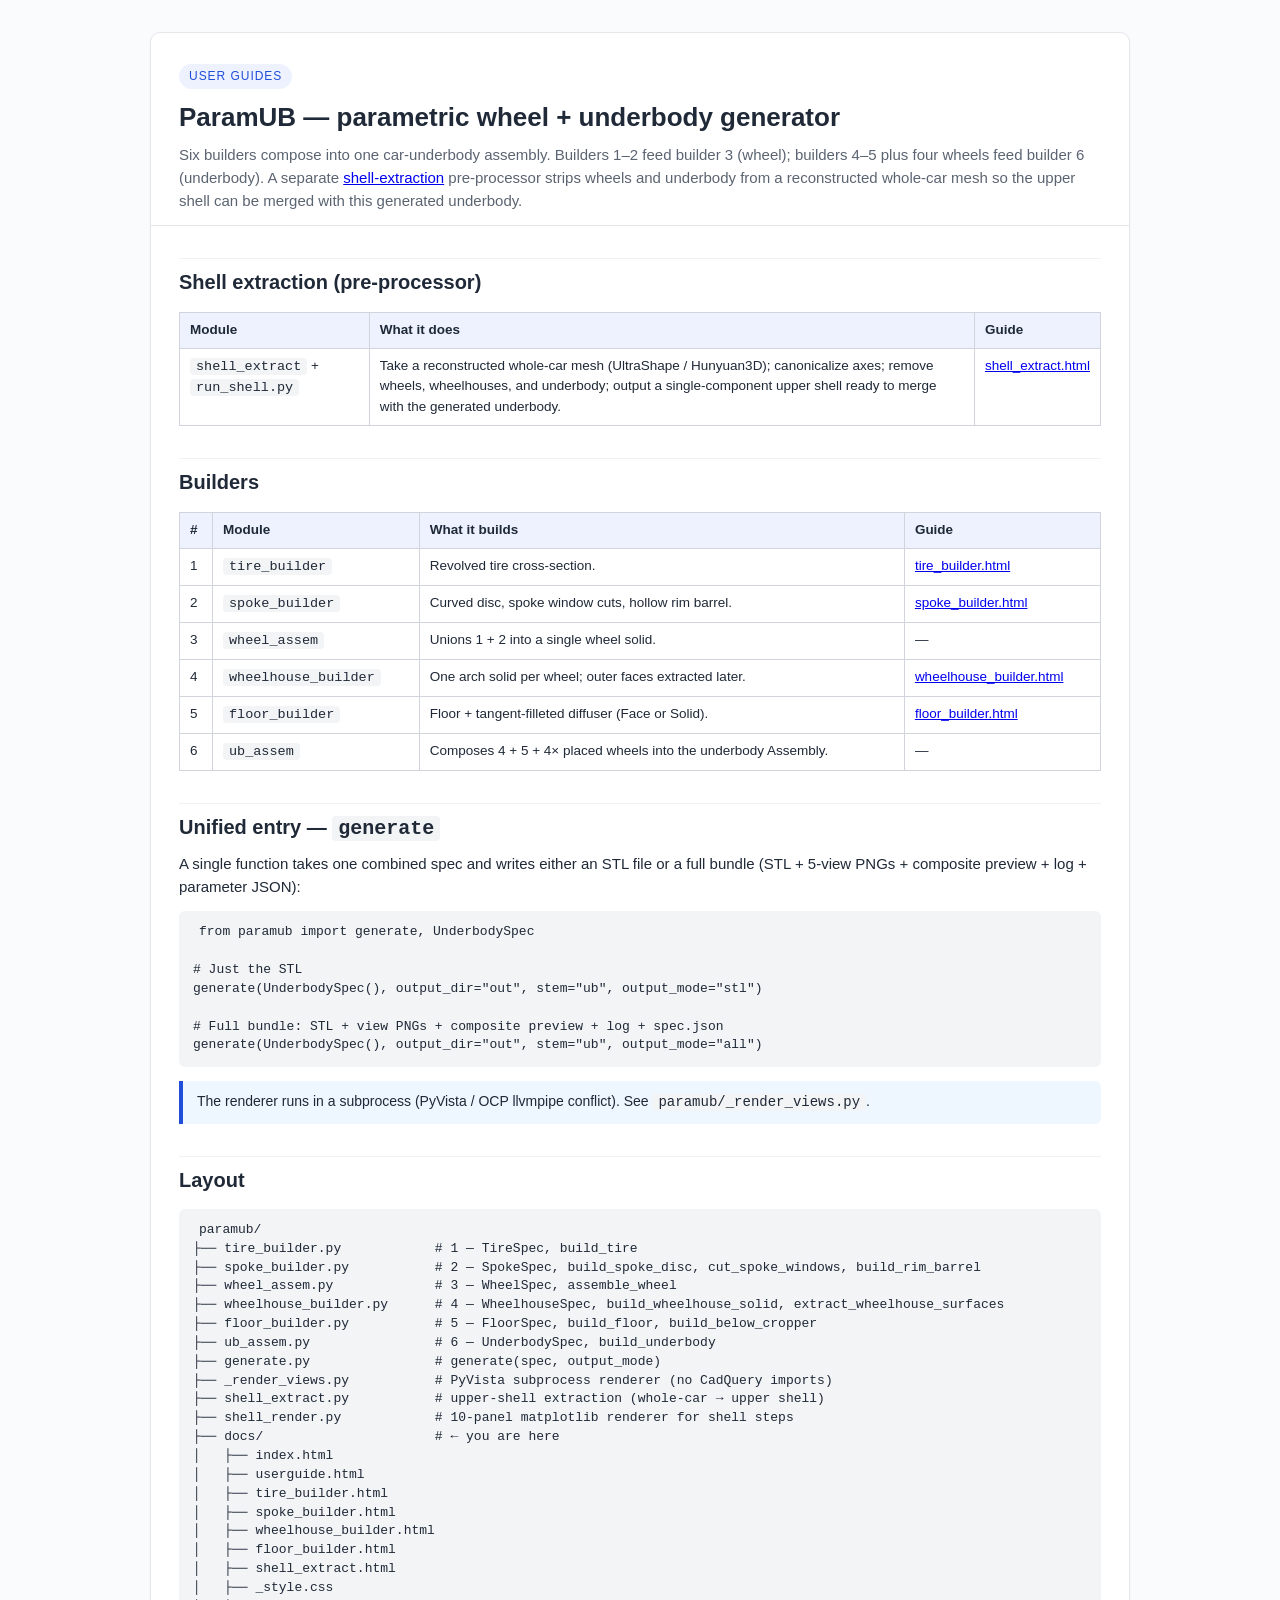
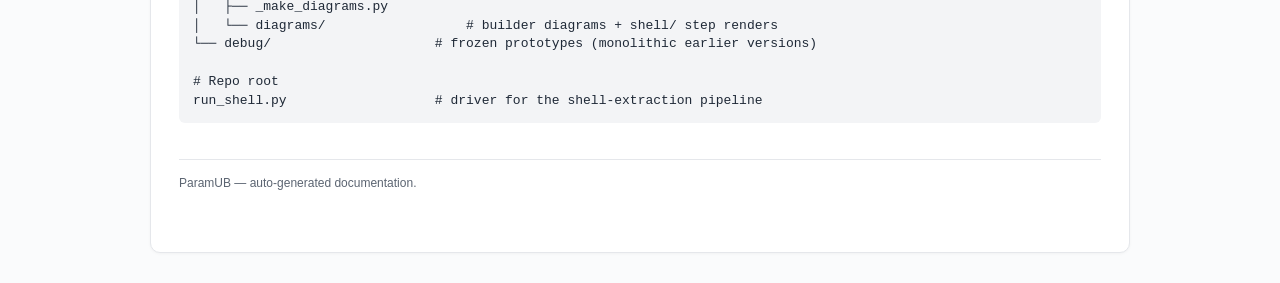
==== paramub/docs/index.html @ 0faa750d "Add upper-shell extraction pipeline + HTML docs Seven-step pipeline (paramub/shell_extract.py + run_" ====
<!doctype html>
<html lang="en">
<head>
<meta charset="utf-8">
<title>ParamUB — Documentation Index</title>
<link rel="stylesheet" href="_style.css">
</head>
<body>
<main>
<header>
  <div class="tag">User guides</div>
  <h1>ParamUB — parametric wheel + underbody generator</h1>
  <p class="subtitle">
    Six builders compose into one car-underbody assembly. Builders 1–2
    feed builder 3 (wheel); builders 4–5 plus four wheels feed builder 6
    (underbody). A separate <a href="shell_extract.html">shell-extraction</a>
    pre-processor strips wheels and underbody from a reconstructed
    whole-car mesh so the upper shell can be merged with this generated
    underbody.
  </p>
</header>

<h2>Shell extraction (pre-processor)</h2>
<table>
  <thead><tr><th>Module</th><th>What it does</th><th>Guide</th></tr></thead>
  <tbody>
    <tr><td><code>shell_extract</code> + <code>run_shell.py</code></td>
        <td>Take a reconstructed whole-car mesh (UltraShape / Hunyuan3D);
            canonicalize axes; remove wheels, wheelhouses, and underbody;
            output a single-component upper shell ready to merge with the
            generated underbody.</td>
        <td><a href="shell_extract.html">shell_extract.html</a></td></tr>
  </tbody>
</table>

<h2>Builders</h2>
<table>
  <thead><tr><th>#</th><th>Module</th><th>What it builds</th><th>Guide</th></tr></thead>
  <tbody>
    <tr><td>1</td><td><code>tire_builder</code></td>
        <td>Revolved tire cross-section.</td>
        <td><a href="tire_builder.html">tire_builder.html</a></td></tr>
    <tr><td>2</td><td><code>spoke_builder</code></td>
        <td>Curved disc, spoke window cuts, hollow rim barrel.</td>
        <td><a href="spoke_builder.html">spoke_builder.html</a></td></tr>
    <tr><td>3</td><td><code>wheel_assem</code></td>
        <td>Unions 1 + 2 into a single wheel solid.</td>
        <td>—</td></tr>
    <tr><td>4</td><td><code>wheelhouse_builder</code></td>
        <td>One arch solid per wheel; outer faces extracted later.</td>
        <td><a href="wheelhouse_builder.html">wheelhouse_builder.html</a></td></tr>
    <tr><td>5</td><td><code>floor_builder</code></td>
        <td>Floor + tangent-filleted diffuser (Face or Solid).</td>
        <td><a href="floor_builder.html">floor_builder.html</a></td></tr>
    <tr><td>6</td><td><code>ub_assem</code></td>
        <td>Composes 4 + 5 + 4× placed wheels into the underbody Assembly.</td>
        <td>—</td></tr>
  </tbody>
</table>

<h2>Unified entry — <code>generate</code></h2>
<p>
  A single function takes one combined spec and writes either an STL
  file or a full bundle (STL + 5-view PNGs + composite preview + log +
  parameter JSON):
</p>
<pre><code>from paramub import generate, UnderbodySpec

# Just the STL
generate(UnderbodySpec(), output_dir="out", stem="ub", output_mode="stl")

# Full bundle: STL + view PNGs + composite preview + log + spec.json
generate(UnderbodySpec(), output_dir="out", stem="ub", output_mode="all")
</code></pre>
<div class="callout info">
  The renderer runs in a subprocess (PyVista / OCP llvmpipe conflict).
  See <code>paramub/_render_views.py</code>.
</div>

<h2>Layout</h2>
<pre><code>paramub/
├── tire_builder.py            # 1 — TireSpec, build_tire
├── spoke_builder.py           # 2 — SpokeSpec, build_spoke_disc, cut_spoke_windows, build_rim_barrel
├── wheel_assem.py             # 3 — WheelSpec, assemble_wheel
├── wheelhouse_builder.py      # 4 — WheelhouseSpec, build_wheelhouse_solid, extract_wheelhouse_surfaces
├── floor_builder.py           # 5 — FloorSpec, build_floor, build_below_cropper
├── ub_assem.py                # 6 — UnderbodySpec, build_underbody
├── generate.py                # generate(spec, output_mode)
├── _render_views.py           # PyVista subprocess renderer (no CadQuery imports)
├── shell_extract.py           # upper-shell extraction (whole-car → upper shell)
├── shell_render.py            # 10-panel matplotlib renderer for shell steps
├── docs/                      # ← you are here
│   ├── index.html
│   ├── userguide.html
│   ├── tire_builder.html
│   ├── spoke_builder.html
│   ├── wheelhouse_builder.html
│   ├── floor_builder.html
│   ├── shell_extract.html
│   ├── _style.css
│   ├── _make_diagrams.py
│   └── diagrams/                  # builder diagrams + shell/ step renders
└── debug/                     # frozen prototypes (monolithic earlier versions)

# Repo root
run_shell.py                   # driver for the shell-extraction pipeline
</code></pre>

<footer>ParamUB — auto-generated documentation.</footer>
</main>
</body>
</html>
---- paramub/docs/_style.css ----
/* Shared style for the ParamUB user guides. */
:root {
  --fg: #1f2937;
  --muted: #5b6471;
  --accent: #1f4ed8;
  --code-bg: #f3f4f6;
  --table-border: #d1d5db;
  --table-head-bg: #eef2ff;
}
* { box-sizing: border-box; }
html, body {
  margin: 0; padding: 0;
  color: var(--fg);
  font: 15px/1.55 -apple-system, BlinkMacSystemFont, "Segoe UI",
        Roboto, Helvetica, Arial, sans-serif;
  background: #fafbfc;
}
main {
  max-width: 980px;
  margin: 32px auto;
  padding: 0 28px 60px;
  background: white;
  border: 1px solid #e5e7eb;
  border-radius: 10px;
  box-shadow: 0 1px 3px rgba(0,0,0,0.04);
}
header {
  padding: 30px 28px 12px;
  border-bottom: 1px solid #e5e7eb;
  margin: 0 -28px 24px;
}
header h1 { margin: 0; font-size: 26px; }
header .tag {
  display: inline-block;
  font-size: 12px;
  letter-spacing: 0.08em;
  text-transform: uppercase;
  color: var(--accent);
  background: var(--table-head-bg);
  padding: 3px 10px;
  border-radius: 999px;
  margin-bottom: 8px;
}
header .subtitle { color: var(--muted); margin: 6px 0 0; }
h2 {
  margin: 32px 0 8px;
  padding-top: 8px;
  border-top: 1px solid #f0f1f3;
  font-size: 20px;
}
h3 { margin: 24px 0 6px; font-size: 16px; }
p { margin: 8px 0; }
code, pre {
  font-family: ui-monospace, SFMono-Regular, Menlo, monospace;
}
code { background: var(--code-bg); padding: 1px 6px; border-radius: 4px; }
pre {
  background: var(--code-bg);
  padding: 12px 14px;
  border-radius: 6px;
  overflow-x: auto;
  font-size: 13px;
  line-height: 1.45;
}
table {
  border-collapse: collapse;
  width: 100%;
  margin: 14px 0 22px;
  font-size: 13.5px;
}
th, td {
  text-align: left;
  border: 1px solid var(--table-border);
  padding: 7px 10px;
  vertical-align: top;
}
th { background: var(--table-head-bg); }
td.num, th.num { text-align: right; font-variant-numeric: tabular-nums; }
.figure {
  margin: 20px 0 28px;
  text-align: center;
}
.figure img {
  max-width: 100%;
  border: 1px solid #e5e7eb;
  border-radius: 6px;
  background: white;
}
.figure .caption {
  display: block;
  margin-top: 6px;
  color: var(--muted);
  font-size: 13px;
}
.callout {
  background: #fff8ed;
  border-left: 4px solid #f59e0b;
  padding: 10px 14px;
  margin: 14px 0;
  border-radius: 0 6px 6px 0;
  font-size: 14px;
}
.callout.info {
  background: #eef6ff;
  border-color: var(--accent);
}
nav.toc {
  background: #fafafa;
  border: 1px solid #e5e7eb;
  border-radius: 6px;
  padding: 10px 14px;
  font-size: 13.5px;
  margin: 12px 0 24px;
}
nav.toc ul { margin: 4px 0 0 18px; padding: 0; }
nav.toc li { margin: 2px 0; }
footer {
  margin-top: 36px;
  padding-top: 14px;
  border-top: 1px solid #e5e7eb;
  color: var(--muted);
  font-size: 12px;
}
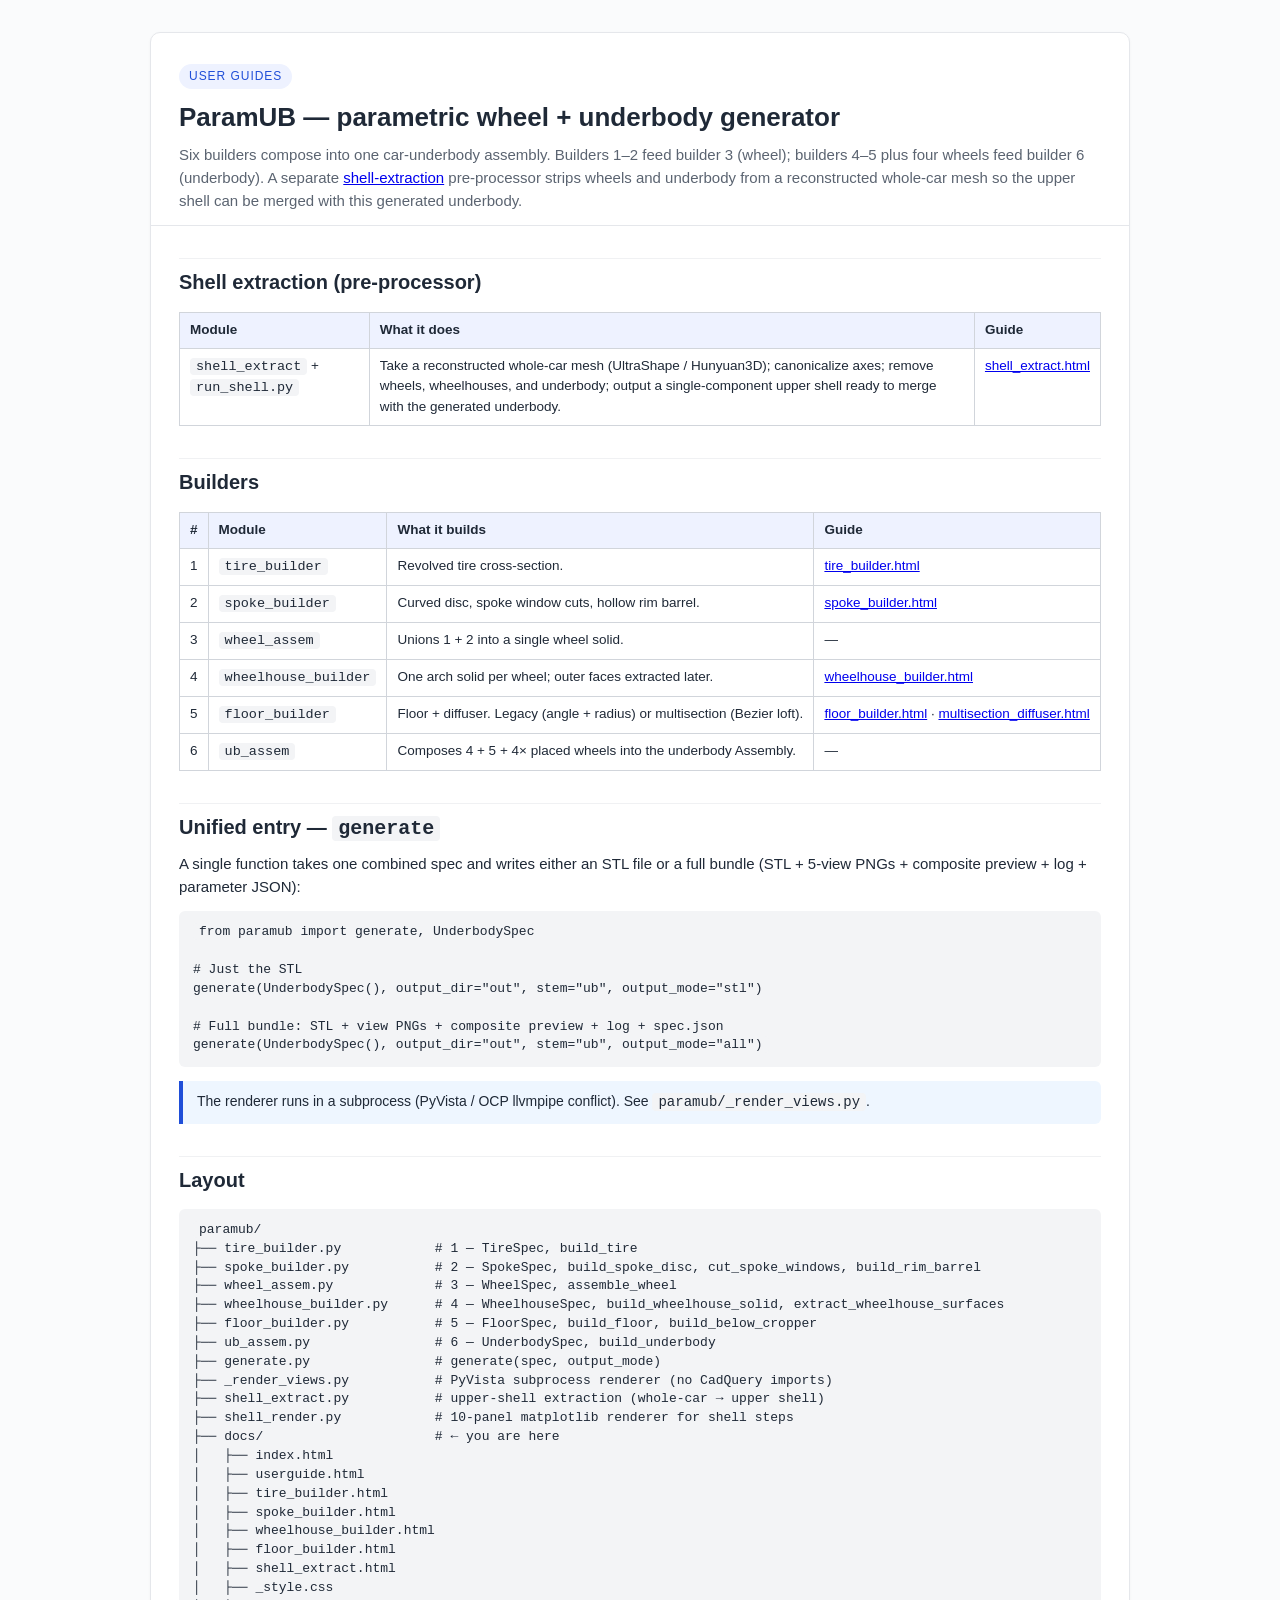
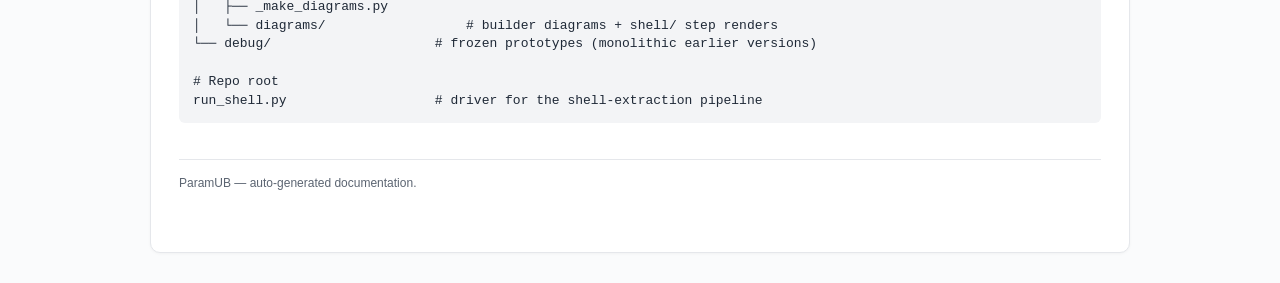
==== commit 5be501f0: "Add multisection Bezier diffuser; left-half output; finer floor STL - DiffuserSection: cubic Bezier " ====
--- a/paramub/docs/index.html
+++ b/paramub/docs/index.html
@@ -50,8 +50,11 @@
         <td>One arch solid per wheel; outer faces extracted later.</td>
         <td><a href="wheelhouse_builder.html">wheelhouse_builder.html</a></td></tr>
     <tr><td>5</td><td><code>floor_builder</code></td>
-        <td>Floor + tangent-filleted diffuser (Face or Solid).</td>
-        <td><a href="floor_builder.html">floor_builder.html</a></td></tr>
+        <td>Floor + diffuser. Legacy (angle + radius) or multisection
+            (Bezier loft).</td>
+        <td><a href="floor_builder.html">floor_builder.html</a>
+            &middot;
+            <a href="multisection_diffuser.html">multisection_diffuser.html</a></td></tr>
     <tr><td>6</td><td><code>ub_assem</code></td>
         <td>Composes 4 + 5 + 4× placed wheels into the underbody Assembly.</td>
         <td>—</td></tr>
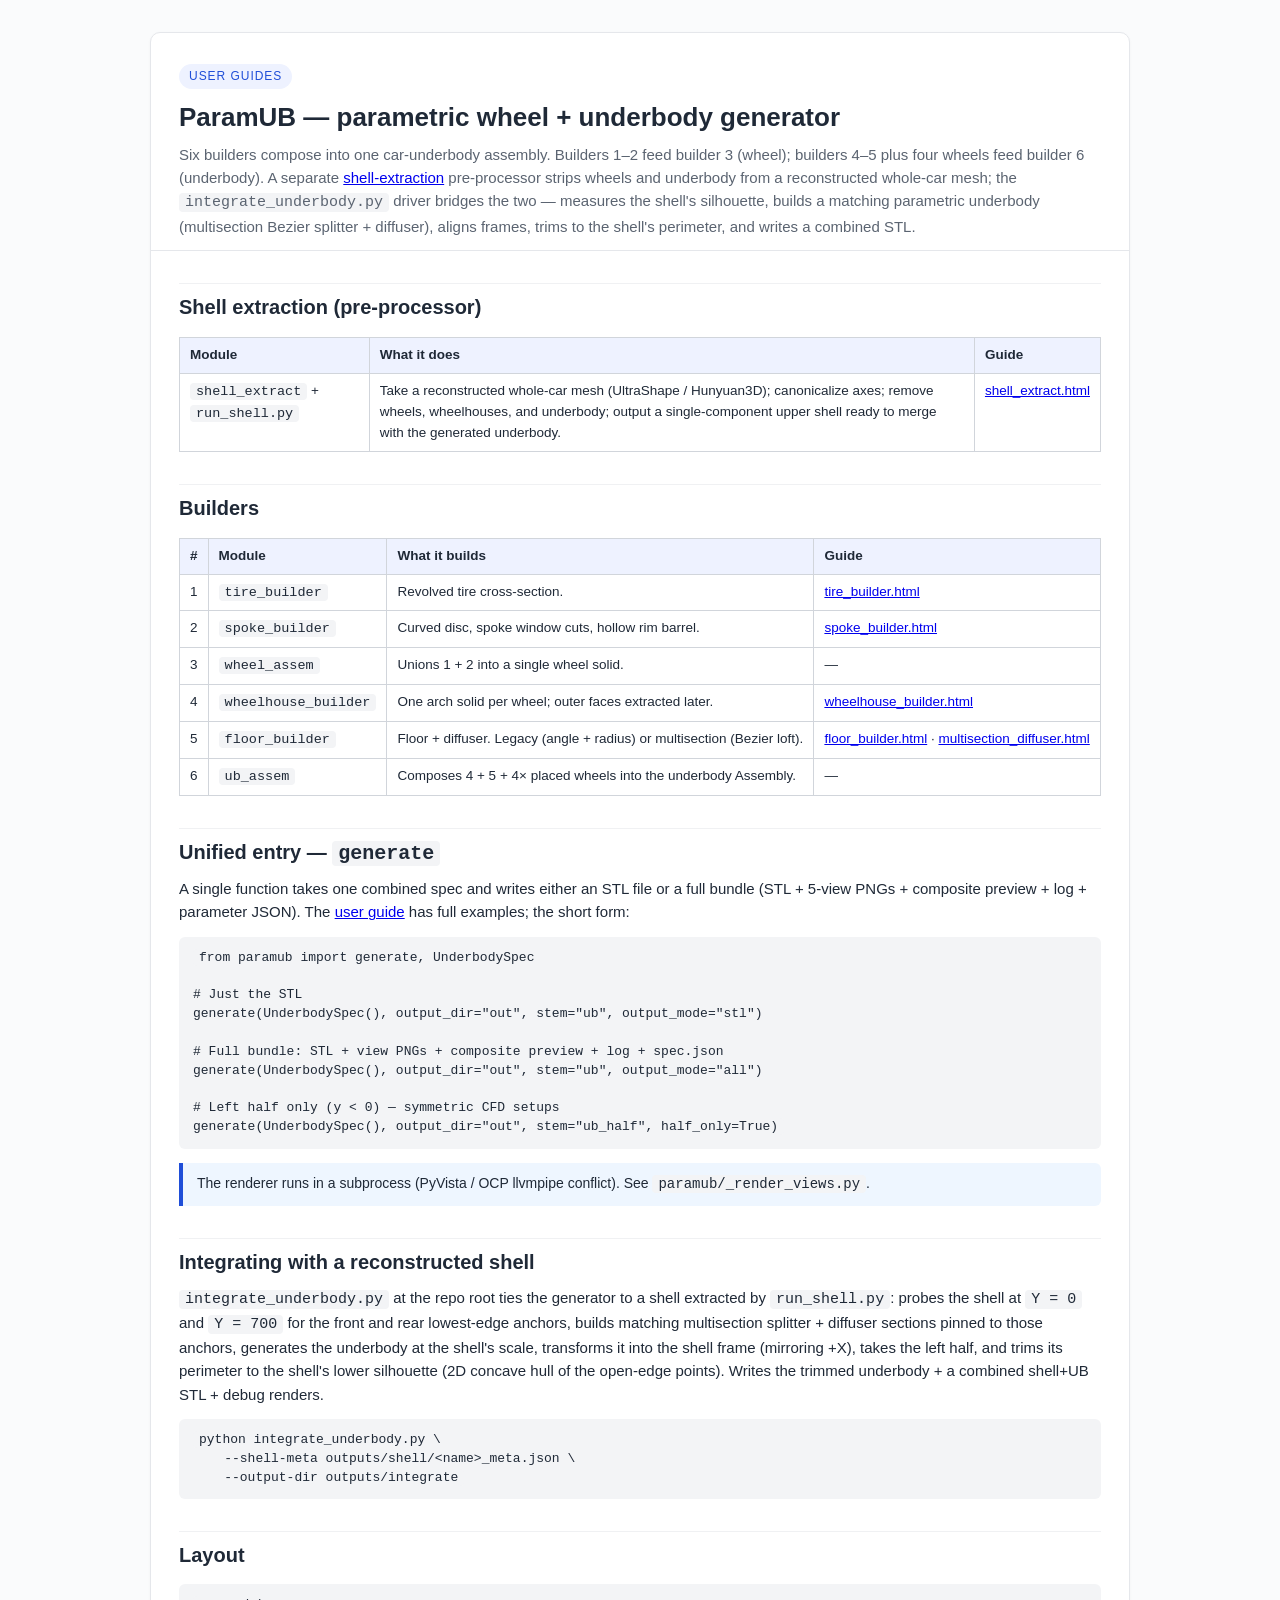
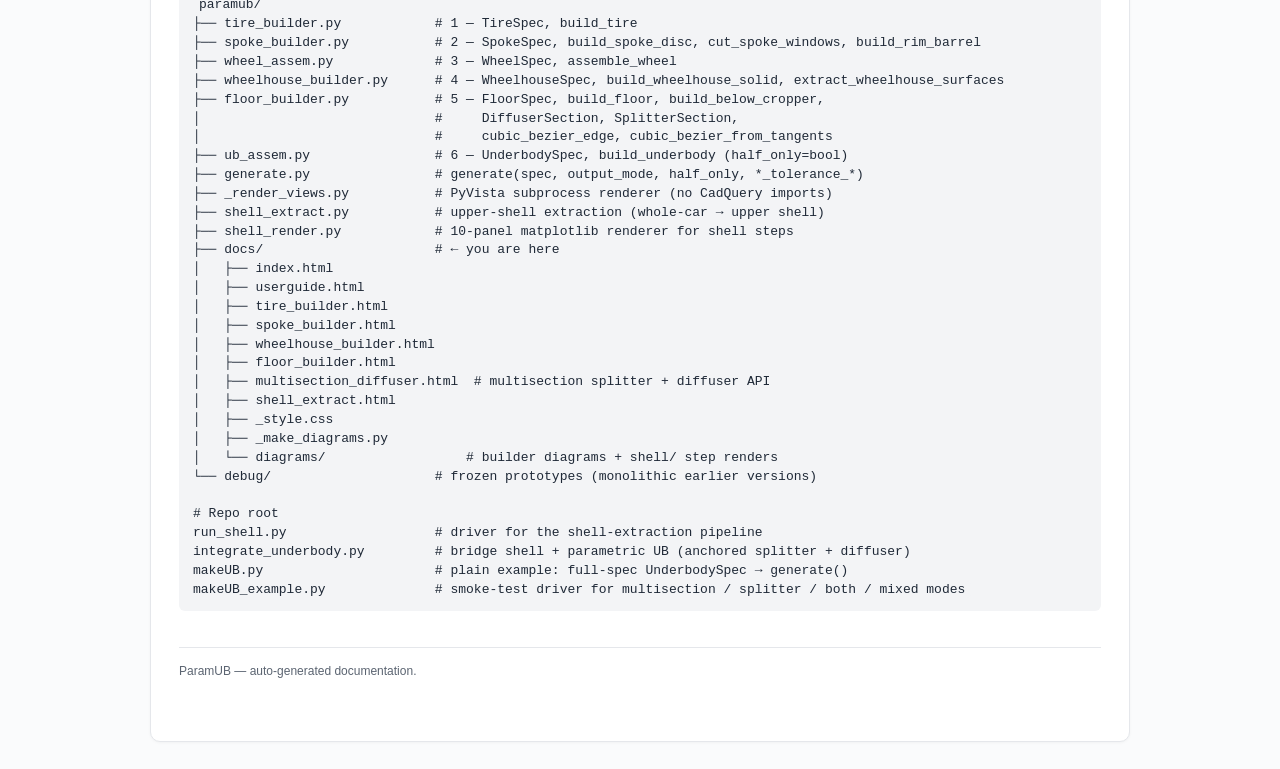
==== commit 78905fce: "docs: update for multisection splitter/diffuser + half_only + integrate Brings every guide and modul" ====
--- a/paramub/docs/index.html
+++ b/paramub/docs/index.html
@@ -15,8 +15,11 @@
     feed builder 3 (wheel); builders 4–5 plus four wheels feed builder 6
     (underbody). A separate <a href="shell_extract.html">shell-extraction</a>
     pre-processor strips wheels and underbody from a reconstructed
-    whole-car mesh so the upper shell can be merged with this generated
-    underbody.
+    whole-car mesh; the <code>integrate_underbody.py</code> driver
+    bridges the two — measures the shell's silhouette, builds a
+    matching parametric underbody (multisection Bezier splitter +
+    diffuser), aligns frames, trims to the shell's perimeter, and
+    writes a combined STL.
   </p>
 </header>
 
@@ -65,7 +68,8 @@
 <p>
   A single function takes one combined spec and writes either an STL
   file or a full bundle (STL + 5-view PNGs + composite preview + log +
-  parameter JSON):
+  parameter JSON). The <a href="userguide.html">user guide</a> has full
+  examples; the short form:
 </p>
 <pre><code>from paramub import generate, UnderbodySpec
 
@@ -74,11 +78,32 @@
 
 # Full bundle: STL + view PNGs + composite preview + log + spec.json
 generate(UnderbodySpec(), output_dir="out", stem="ub", output_mode="all")
+
+# Left half only (y &lt; 0) — symmetric CFD setups
+generate(UnderbodySpec(), output_dir="out", stem="ub_half", half_only=True)
 </code></pre>
 <div class="callout info">
   The renderer runs in a subprocess (PyVista / OCP llvmpipe conflict).
   See <code>paramub/_render_views.py</code>.
 </div>
+
+<h2>Integrating with a reconstructed shell</h2>
+<p>
+  <code>integrate_underbody.py</code> at the repo root ties the
+  generator to a shell extracted by <code>run_shell.py</code>: probes
+  the shell at <code>Y = 0</code> and <code>Y = 700</code> for the
+  front and rear lowest-edge anchors, builds matching multisection
+  splitter + diffuser sections pinned to those anchors, generates the
+  underbody at the shell's scale, transforms it into the shell frame
+  (mirroring +X), takes the left half, and trims its perimeter to the
+  shell's lower silhouette (2D concave hull of the open-edge points).
+  Writes the trimmed underbody + a combined shell+UB STL + debug
+  renders.
+</p>
+<pre><code>python integrate_underbody.py \
+    --shell-meta outputs/shell/&lt;name&gt;_meta.json \
+    --output-dir outputs/integrate
+</code></pre>
 
 <h2>Layout</h2>
 <pre><code>paramub/
@@ -86,9 +111,11 @@
 ├── spoke_builder.py           # 2 — SpokeSpec, build_spoke_disc, cut_spoke_windows, build_rim_barrel
 ├── wheel_assem.py             # 3 — WheelSpec, assemble_wheel
 ├── wheelhouse_builder.py      # 4 — WheelhouseSpec, build_wheelhouse_solid, extract_wheelhouse_surfaces
-├── floor_builder.py           # 5 — FloorSpec, build_floor, build_below_cropper
-├── ub_assem.py                # 6 — UnderbodySpec, build_underbody
-├── generate.py                # generate(spec, output_mode)
+├── floor_builder.py           # 5 — FloorSpec, build_floor, build_below_cropper,
+│                              #     DiffuserSection, SplitterSection,
+│                              #     cubic_bezier_edge, cubic_bezier_from_tangents
+├── ub_assem.py                # 6 — UnderbodySpec, build_underbody (half_only=bool)
+├── generate.py                # generate(spec, output_mode, half_only, *_tolerance_*)
 ├── _render_views.py           # PyVista subprocess renderer (no CadQuery imports)
 ├── shell_extract.py           # upper-shell extraction (whole-car → upper shell)
 ├── shell_render.py            # 10-panel matplotlib renderer for shell steps
@@ -99,6 +126,7 @@
 │   ├── spoke_builder.html
 │   ├── wheelhouse_builder.html
 │   ├── floor_builder.html
+│   ├── multisection_diffuser.html  # multisection splitter + diffuser API
 │   ├── shell_extract.html
 │   ├── _style.css
 │   ├── _make_diagrams.py
@@ -107,6 +135,9 @@
 
 # Repo root
 run_shell.py                   # driver for the shell-extraction pipeline
+integrate_underbody.py         # bridge shell + parametric UB (anchored splitter + diffuser)
+makeUB.py                      # plain example: full-spec UnderbodySpec → generate()
+makeUB_example.py              # smoke-test driver for multisection / splitter / both / mixed modes
 </code></pre>
 
 <footer>ParamUB — auto-generated documentation.</footer>
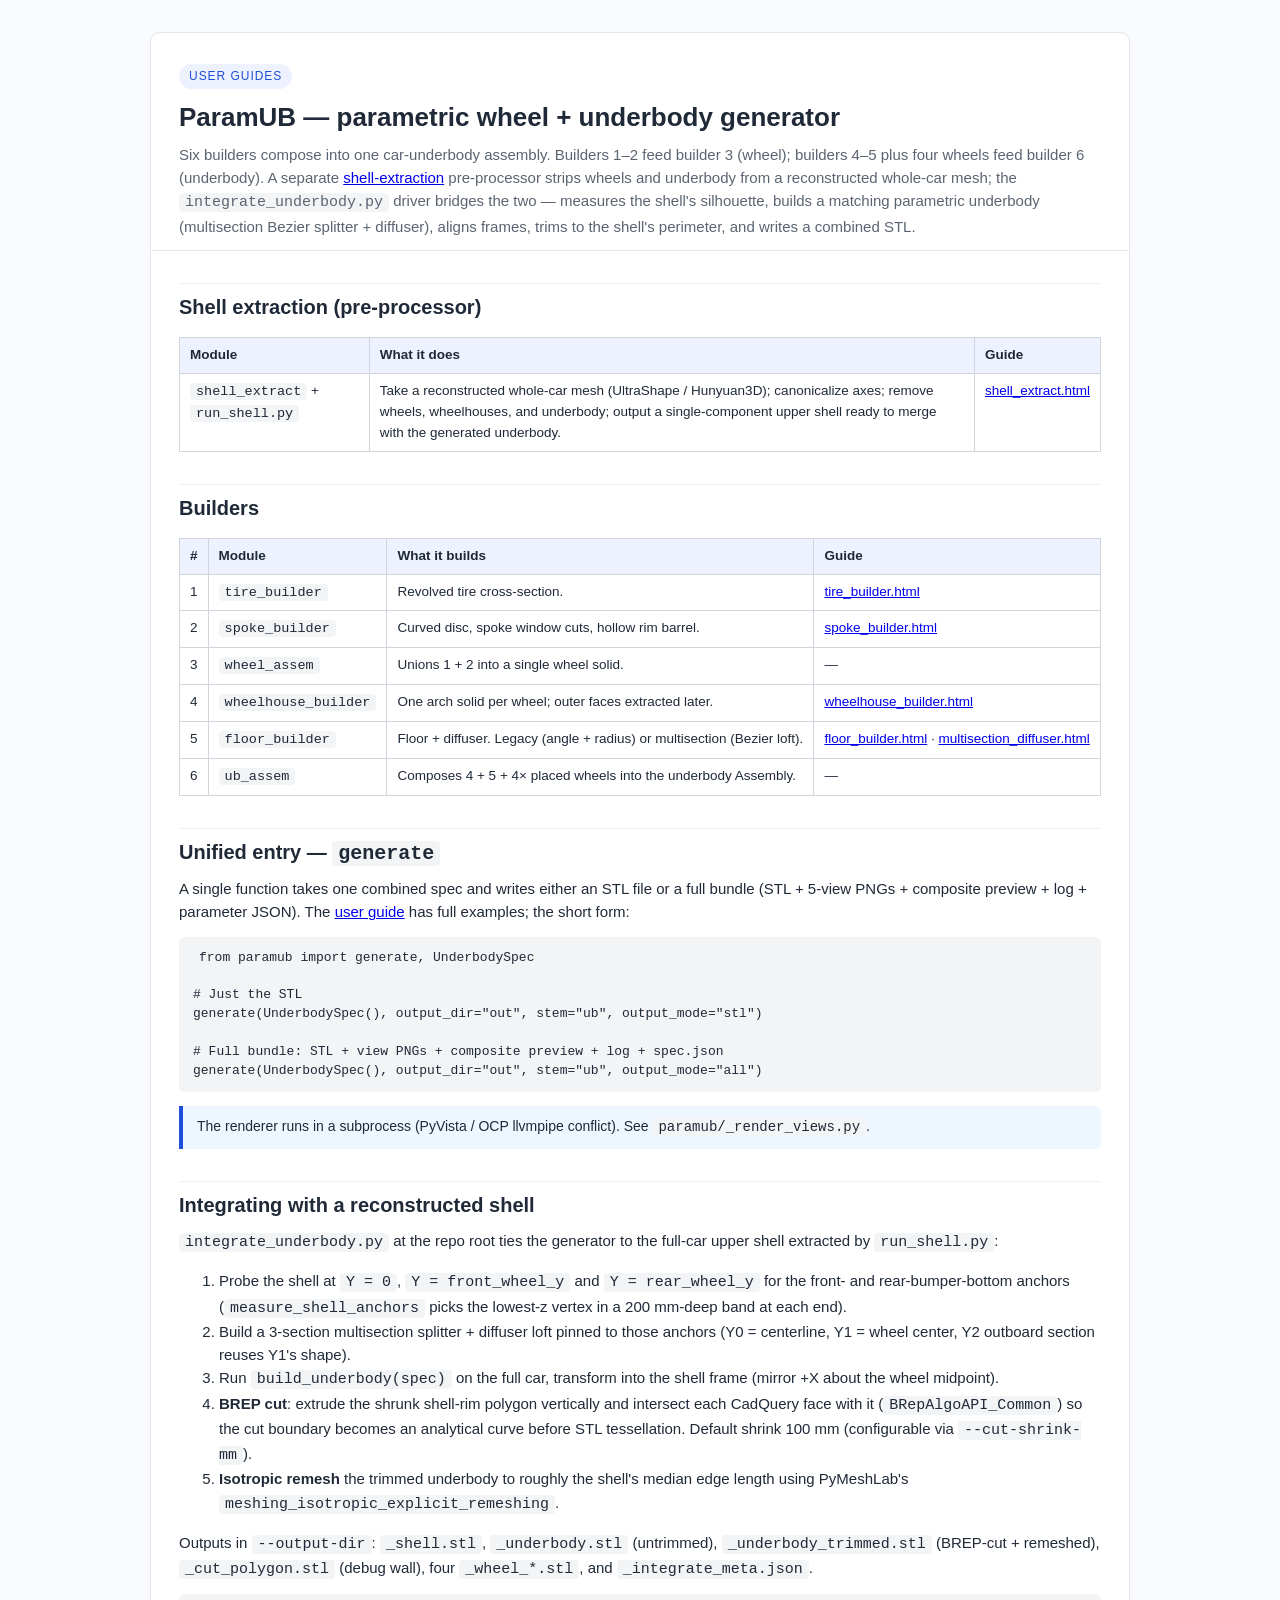
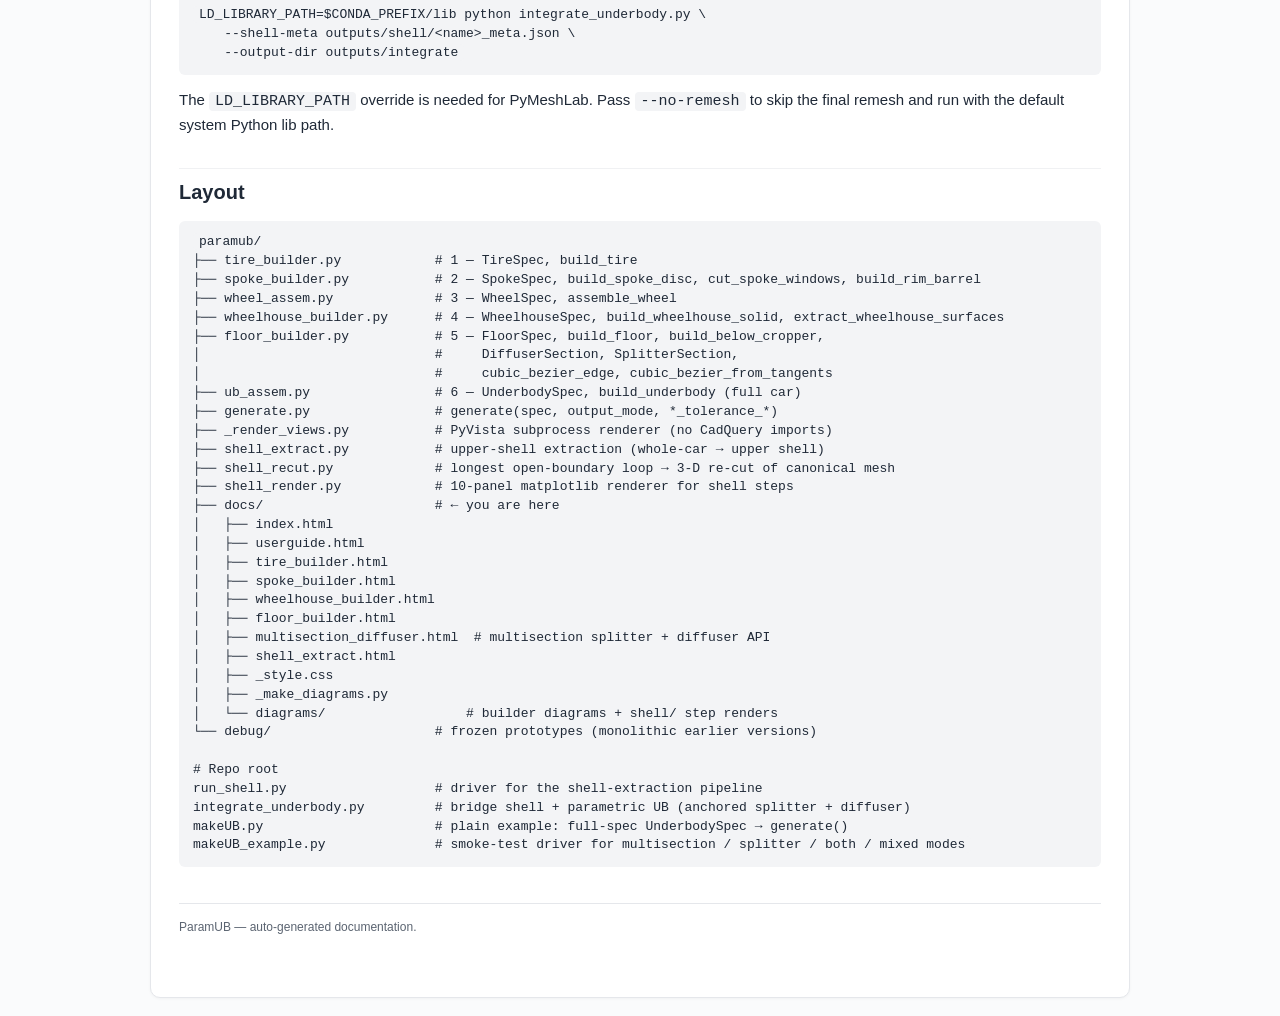
==== commit d5042490: "Starting Point v2 of Merging Full-car shell extraction + parametric underbody integration with BREP " ====
--- a/paramub/docs/index.html
+++ b/paramub/docs/index.html
@@ -78,9 +78,6 @@
 
 # Full bundle: STL + view PNGs + composite preview + log + spec.json
 generate(UnderbodySpec(), output_dir="out", stem="ub", output_mode="all")
-
-# Left half only (y &lt; 0) — symmetric CFD setups
-generate(UnderbodySpec(), output_dir="out", stem="ub_half", half_only=True)
 </code></pre>
 <div class="callout info">
   The renderer runs in a subprocess (PyVista / OCP llvmpipe conflict).
@@ -90,20 +87,46 @@
 <h2>Integrating with a reconstructed shell</h2>
 <p>
   <code>integrate_underbody.py</code> at the repo root ties the
-  generator to a shell extracted by <code>run_shell.py</code>: probes
-  the shell at <code>Y = 0</code> and <code>Y = 700</code> for the
-  front and rear lowest-edge anchors, builds matching multisection
-  splitter + diffuser sections pinned to those anchors, generates the
-  underbody at the shell's scale, transforms it into the shell frame
-  (mirroring +X), takes the left half, and trims its perimeter to the
-  shell's lower silhouette (2D concave hull of the open-edge points).
-  Writes the trimmed underbody + a combined shell+UB STL + debug
-  renders.
+  generator to the full-car upper shell extracted by
+  <code>run_shell.py</code>:
 </p>
-<pre><code>python integrate_underbody.py \
+<ol>
+  <li>Probe the shell at <code>Y = 0</code>, <code>Y =
+    front_wheel_y</code> and <code>Y = rear_wheel_y</code> for the
+    front- and rear-bumper-bottom anchors
+    (<code>measure_shell_anchors</code> picks the lowest-z vertex in
+    a 200&nbsp;mm-deep band at each end).</li>
+  <li>Build a 3-section multisection splitter + diffuser loft pinned
+    to those anchors (Y0 = centerline, Y1 = wheel center, Y2 outboard
+    section reuses Y1's shape).</li>
+  <li>Run <code>build_underbody(spec)</code> on the full car, transform
+    into the shell frame (mirror +X about the wheel midpoint).</li>
+  <li><strong>BREP cut</strong>: extrude the shrunk shell-rim polygon
+    vertically and intersect each CadQuery face with it
+    (<code>BRepAlgoAPI_Common</code>) so the cut boundary becomes an
+    analytical curve before STL tessellation. Default shrink 100&nbsp;mm
+    (configurable via <code>--cut-shrink-mm</code>).</li>
+  <li><strong>Isotropic remesh</strong> the trimmed underbody to
+    roughly the shell's median edge length using PyMeshLab's
+    <code>meshing_isotropic_explicit_remeshing</code>.</li>
+</ol>
+<p>
+  Outputs in <code>--output-dir</code>: <code>_shell.stl</code>,
+  <code>_underbody.stl</code> (untrimmed),
+  <code>_underbody_trimmed.stl</code> (BREP-cut + remeshed),
+  <code>_cut_polygon.stl</code> (debug wall), four
+  <code>_wheel_*.stl</code>, and
+  <code>_integrate_meta.json</code>.
+</p>
+<pre><code>LD_LIBRARY_PATH=$CONDA_PREFIX/lib python integrate_underbody.py \
     --shell-meta outputs/shell/&lt;name&gt;_meta.json \
     --output-dir outputs/integrate
 </code></pre>
+<p>
+  The <code>LD_LIBRARY_PATH</code> override is needed for PyMeshLab.
+  Pass <code>--no-remesh</code> to skip the final remesh and run with
+  the default system Python lib path.
+</p>
 
 <h2>Layout</h2>
 <pre><code>paramub/
@@ -114,10 +137,11 @@
 ├── floor_builder.py           # 5 — FloorSpec, build_floor, build_below_cropper,
 │                              #     DiffuserSection, SplitterSection,
 │                              #     cubic_bezier_edge, cubic_bezier_from_tangents
-├── ub_assem.py                # 6 — UnderbodySpec, build_underbody (half_only=bool)
-├── generate.py                # generate(spec, output_mode, half_only, *_tolerance_*)
+├── ub_assem.py                # 6 — UnderbodySpec, build_underbody (full car)
+├── generate.py                # generate(spec, output_mode, *_tolerance_*)
 ├── _render_views.py           # PyVista subprocess renderer (no CadQuery imports)
 ├── shell_extract.py           # upper-shell extraction (whole-car → upper shell)
+├── shell_recut.py             # longest open-boundary loop → 3-D re-cut of canonical mesh
 ├── shell_render.py            # 10-panel matplotlib renderer for shell steps
 ├── docs/                      # ← you are here
 │   ├── index.html
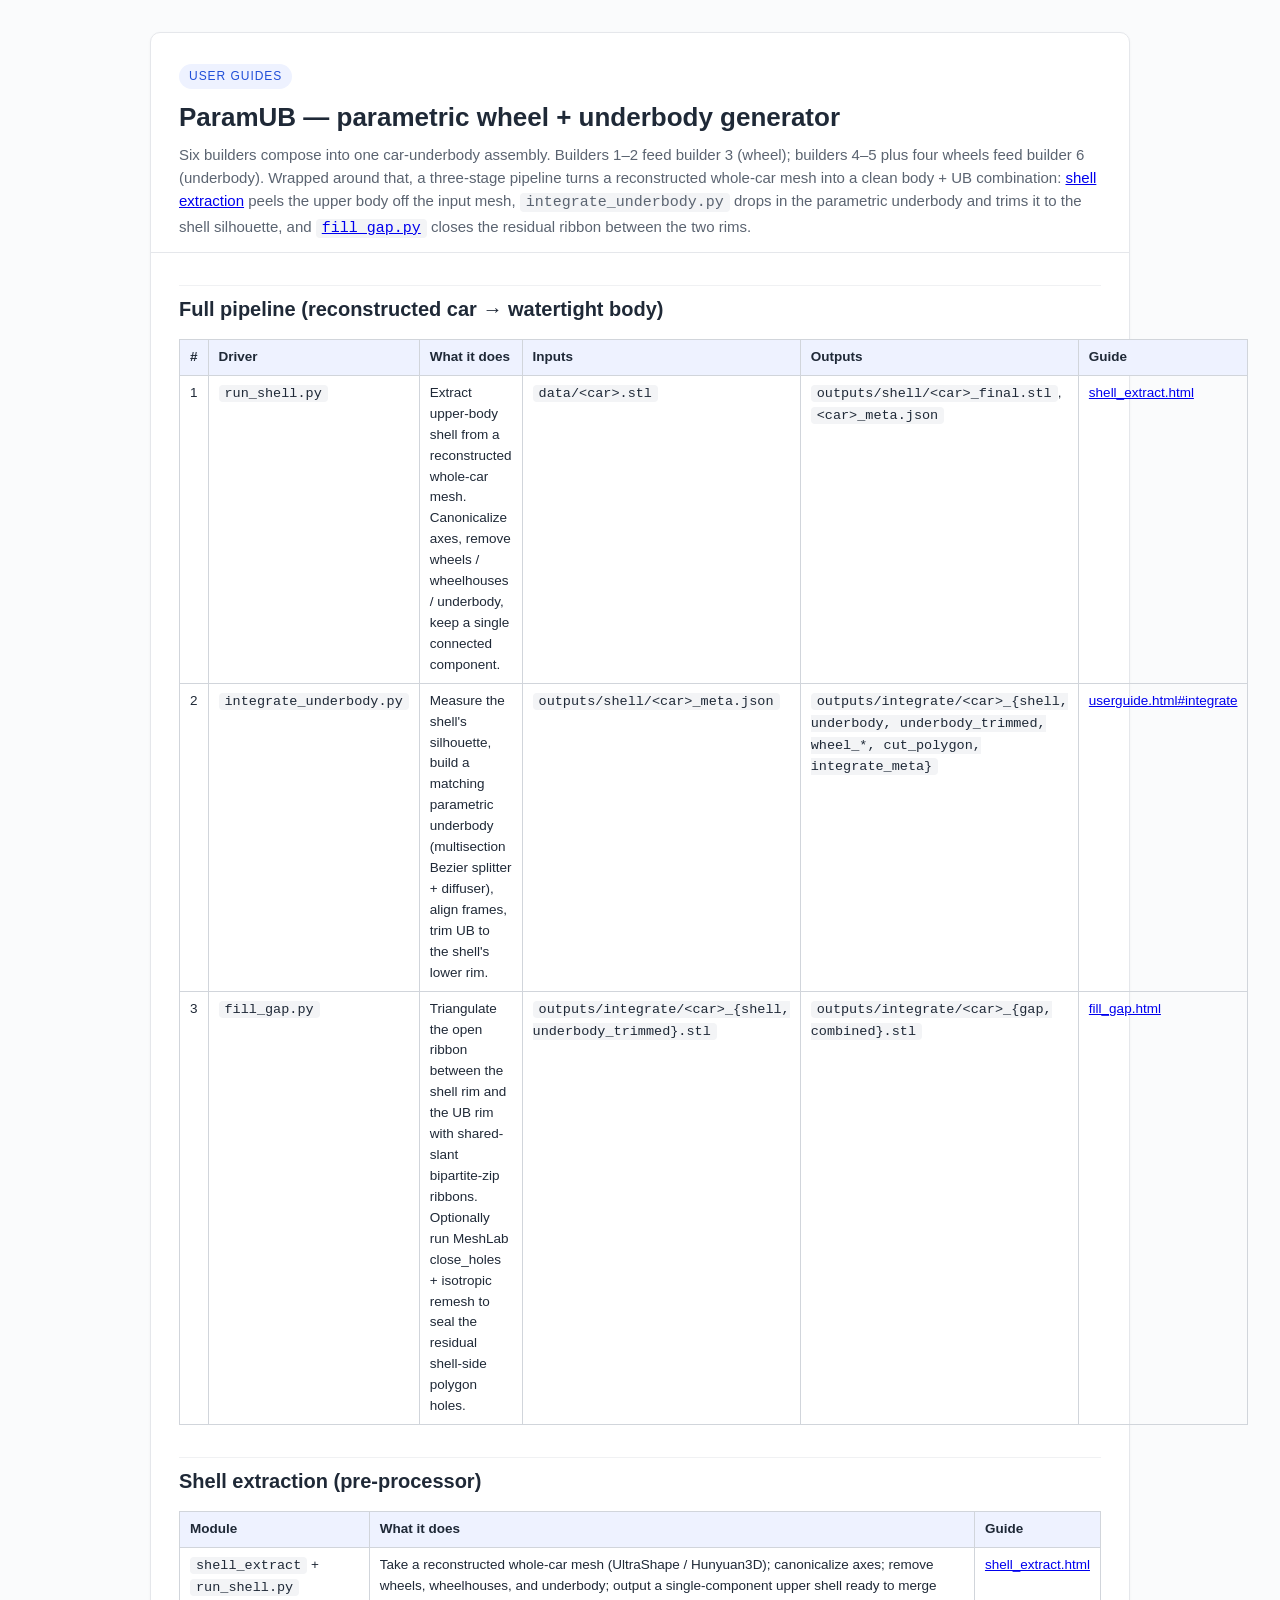
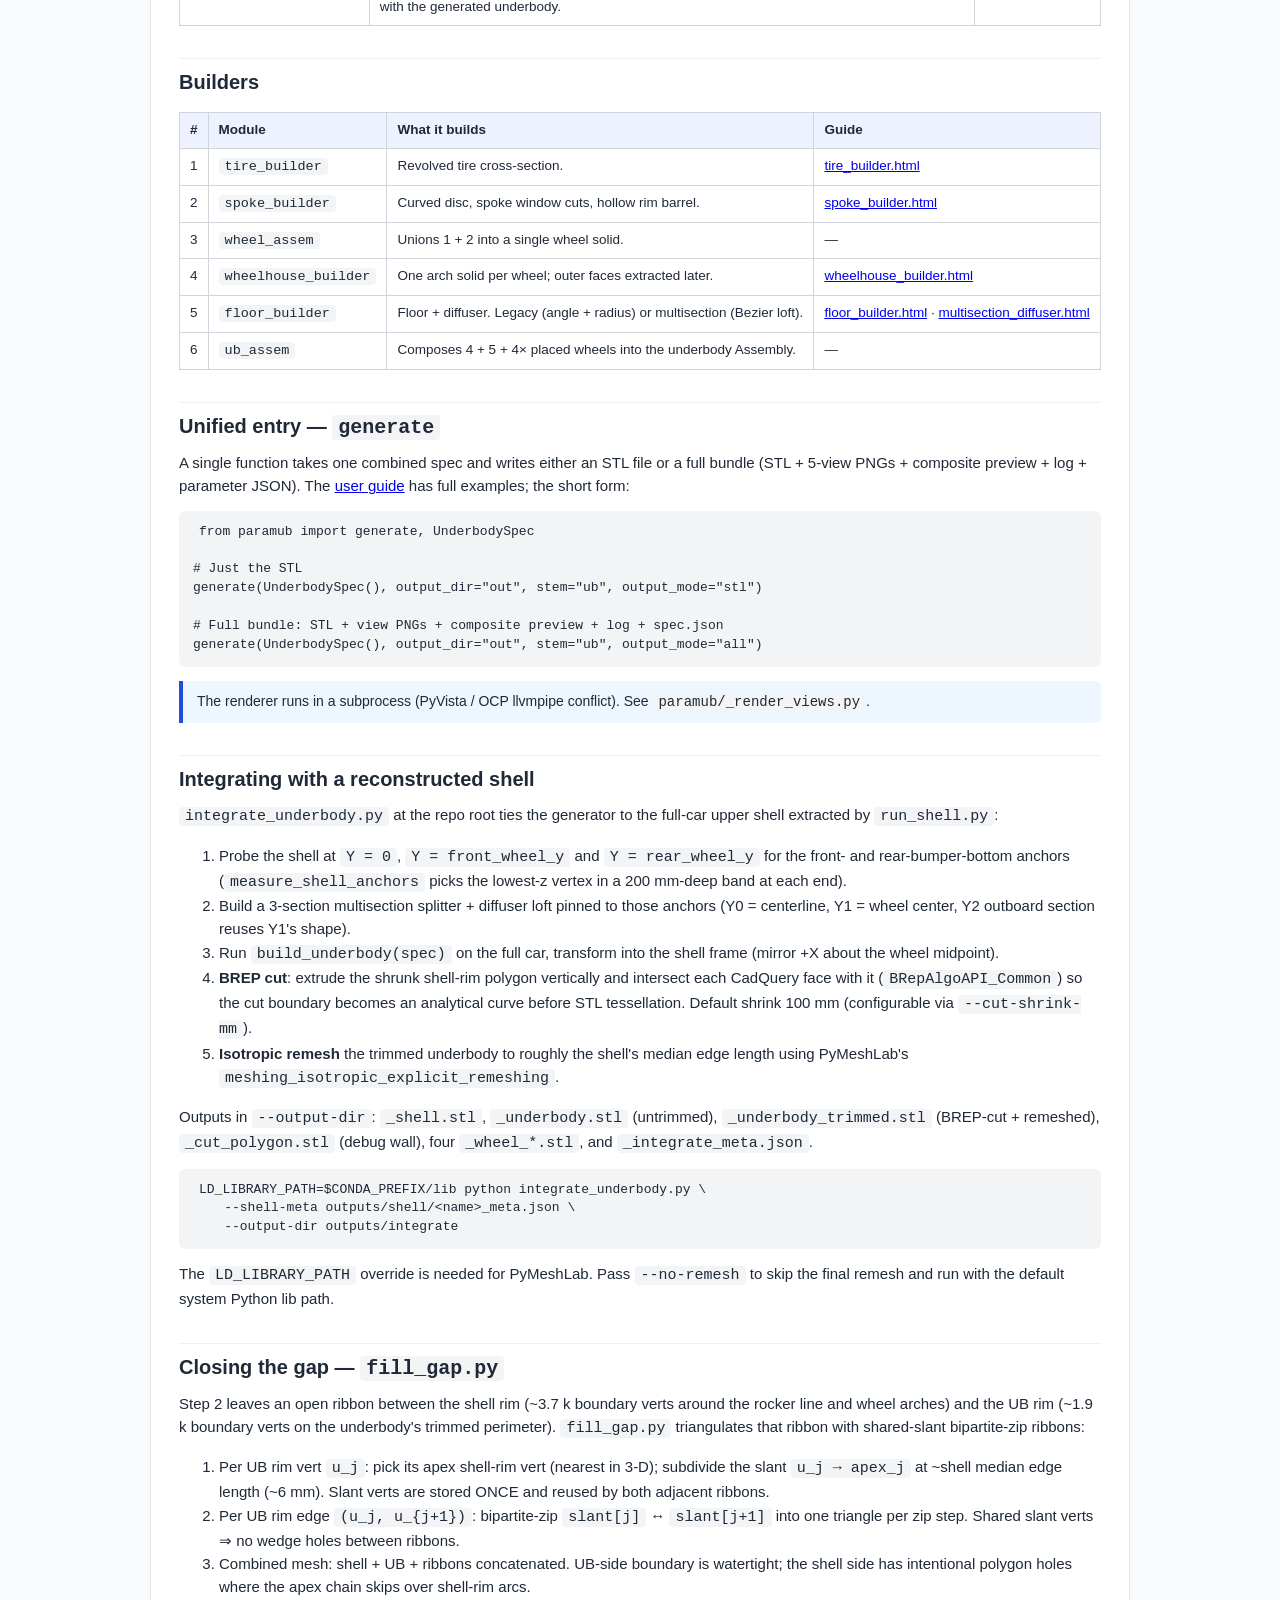
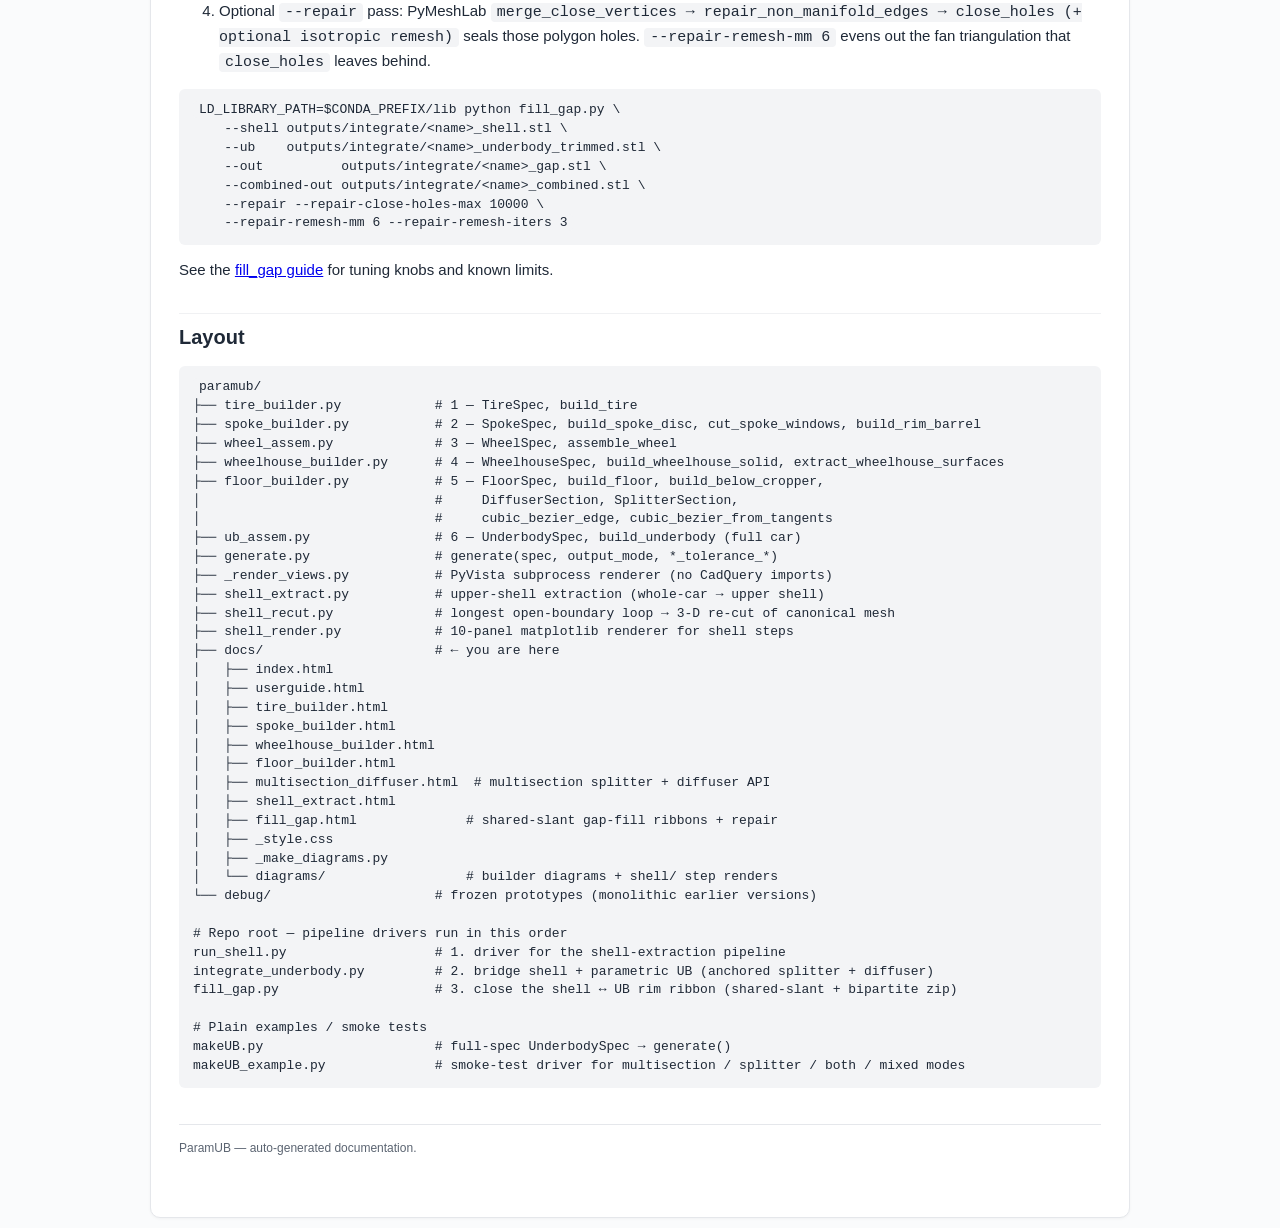
==== commit 1cd9445f: "Starting Point 3 of Gap Fill Doc + docstring pass that wires fill_gap.py into the three-stage recons" ====
--- a/paramub/docs/index.html
+++ b/paramub/docs/index.html
@@ -13,15 +13,46 @@
   <p class="subtitle">
     Six builders compose into one car-underbody assembly. Builders 1–2
     feed builder 3 (wheel); builders 4–5 plus four wheels feed builder 6
-    (underbody). A separate <a href="shell_extract.html">shell-extraction</a>
-    pre-processor strips wheels and underbody from a reconstructed
-    whole-car mesh; the <code>integrate_underbody.py</code> driver
-    bridges the two — measures the shell's silhouette, builds a
-    matching parametric underbody (multisection Bezier splitter +
-    diffuser), aligns frames, trims to the shell's perimeter, and
-    writes a combined STL.
+    (underbody). Wrapped around that, a three-stage pipeline turns a
+    reconstructed whole-car mesh into a clean body + UB combination:
+    <a href="shell_extract.html">shell extraction</a> peels the upper
+    body off the input mesh, <code>integrate_underbody.py</code> drops
+    in the parametric underbody and trims it to the shell silhouette,
+    and <a href="fill_gap.html"><code>fill_gap.py</code></a> closes the
+    residual ribbon between the two rims.
   </p>
 </header>
+
+<h2>Full pipeline (reconstructed car → watertight body)</h2>
+<table>
+  <thead><tr><th>#</th><th>Driver</th><th>What it does</th><th>Inputs</th><th>Outputs</th><th>Guide</th></tr></thead>
+  <tbody>
+    <tr><td>1</td><td><code>run_shell.py</code></td>
+        <td>Extract upper-body shell from a reconstructed whole-car mesh.
+            Canonicalize axes, remove wheels / wheelhouses / underbody,
+            keep a single connected component.</td>
+        <td><code>data/&lt;car&gt;.stl</code></td>
+        <td><code>outputs/shell/&lt;car&gt;_final.stl</code>,
+            <code>&lt;car&gt;_meta.json</code></td>
+        <td><a href="shell_extract.html">shell_extract.html</a></td></tr>
+    <tr><td>2</td><td><code>integrate_underbody.py</code></td>
+        <td>Measure the shell's silhouette, build a matching parametric
+            underbody (multisection Bezier splitter + diffuser), align
+            frames, trim UB to the shell's lower rim.</td>
+        <td><code>outputs/shell/&lt;car&gt;_meta.json</code></td>
+        <td><code>outputs/integrate/&lt;car&gt;_{shell, underbody,
+            underbody_trimmed, wheel_*, cut_polygon, integrate_meta}</code></td>
+        <td><a href="userguide.html#integrate">userguide.html#integrate</a></td></tr>
+    <tr><td>3</td><td><code>fill_gap.py</code></td>
+        <td>Triangulate the open ribbon between the shell rim and the
+            UB rim with shared-slant bipartite-zip ribbons. Optionally
+            run MeshLab close_holes + isotropic remesh to seal the
+            residual shell-side polygon holes.</td>
+        <td><code>outputs/integrate/&lt;car&gt;_{shell, underbody_trimmed}.stl</code></td>
+        <td><code>outputs/integrate/&lt;car&gt;_{gap, combined}.stl</code></td>
+        <td><a href="fill_gap.html">fill_gap.html</a></td></tr>
+  </tbody>
+</table>
 
 <h2>Shell extraction (pre-processor)</h2>
 <table>
@@ -128,6 +159,43 @@
   the default system Python lib path.
 </p>
 
+<h2>Closing the gap — <code>fill_gap.py</code></h2>
+<p>
+  Step 2 leaves an open ribbon between the shell rim
+  (~3.7 k boundary verts around the rocker line and wheel arches) and
+  the UB rim (~1.9 k boundary verts on the underbody's trimmed
+  perimeter). <code>fill_gap.py</code> triangulates that ribbon with
+  shared-slant bipartite-zip ribbons:
+</p>
+<ol>
+  <li>Per UB rim vert <code>u_j</code>: pick its apex shell-rim vert
+    (nearest in 3-D); subdivide the slant <code>u_j → apex_j</code>
+    at ~shell median edge length (~6 mm). Slant verts are stored ONCE
+    and reused by both adjacent ribbons.</li>
+  <li>Per UB rim edge <code>(u_j, u_{j+1})</code>: bipartite-zip
+    <code>slant[j]</code> ↔ <code>slant[j+1]</code> into one
+    triangle per zip step. Shared slant verts ⇒ no wedge holes between
+    ribbons.</li>
+  <li>Combined mesh: shell + UB + ribbons concatenated. UB-side
+    boundary is watertight; the shell side has intentional polygon
+    holes where the apex chain skips over shell-rim arcs.</li>
+  <li>Optional <code>--repair</code> pass: PyMeshLab
+    <code>merge_close_vertices → repair_non_manifold_edges →
+    close_holes (+ optional isotropic remesh)</code> seals those
+    polygon holes. <code>--repair-remesh-mm 6</code> evens out the
+    fan triangulation that <code>close_holes</code> leaves behind.</li>
+</ol>
+<pre><code>LD_LIBRARY_PATH=$CONDA_PREFIX/lib python fill_gap.py \
+    --shell outputs/integrate/&lt;name&gt;_shell.stl \
+    --ub    outputs/integrate/&lt;name&gt;_underbody_trimmed.stl \
+    --out          outputs/integrate/&lt;name&gt;_gap.stl \
+    --combined-out outputs/integrate/&lt;name&gt;_combined.stl \
+    --repair --repair-close-holes-max 10000 \
+    --repair-remesh-mm 6 --repair-remesh-iters 3
+</code></pre>
+<p>See the <a href="fill_gap.html">fill_gap guide</a> for tuning knobs
+and known limits.</p>
+
 <h2>Layout</h2>
 <pre><code>paramub/
 ├── tire_builder.py            # 1 — TireSpec, build_tire
@@ -152,15 +220,19 @@
 │   ├── floor_builder.html
 │   ├── multisection_diffuser.html  # multisection splitter + diffuser API
 │   ├── shell_extract.html
+│   ├── fill_gap.html              # shared-slant gap-fill ribbons + repair
 │   ├── _style.css
 │   ├── _make_diagrams.py
 │   └── diagrams/                  # builder diagrams + shell/ step renders
 └── debug/                     # frozen prototypes (monolithic earlier versions)
 
-# Repo root
-run_shell.py                   # driver for the shell-extraction pipeline
-integrate_underbody.py         # bridge shell + parametric UB (anchored splitter + diffuser)
-makeUB.py                      # plain example: full-spec UnderbodySpec → generate()
+# Repo root — pipeline drivers run in this order
+run_shell.py                   # 1. driver for the shell-extraction pipeline
+integrate_underbody.py         # 2. bridge shell + parametric UB (anchored splitter + diffuser)
+fill_gap.py                    # 3. close the shell ↔ UB rim ribbon (shared-slant + bipartite zip)
+
+# Plain examples / smoke tests
+makeUB.py                      # full-spec UnderbodySpec → generate()
 makeUB_example.py              # smoke-test driver for multisection / splitter / both / mixed modes
 </code></pre>
 
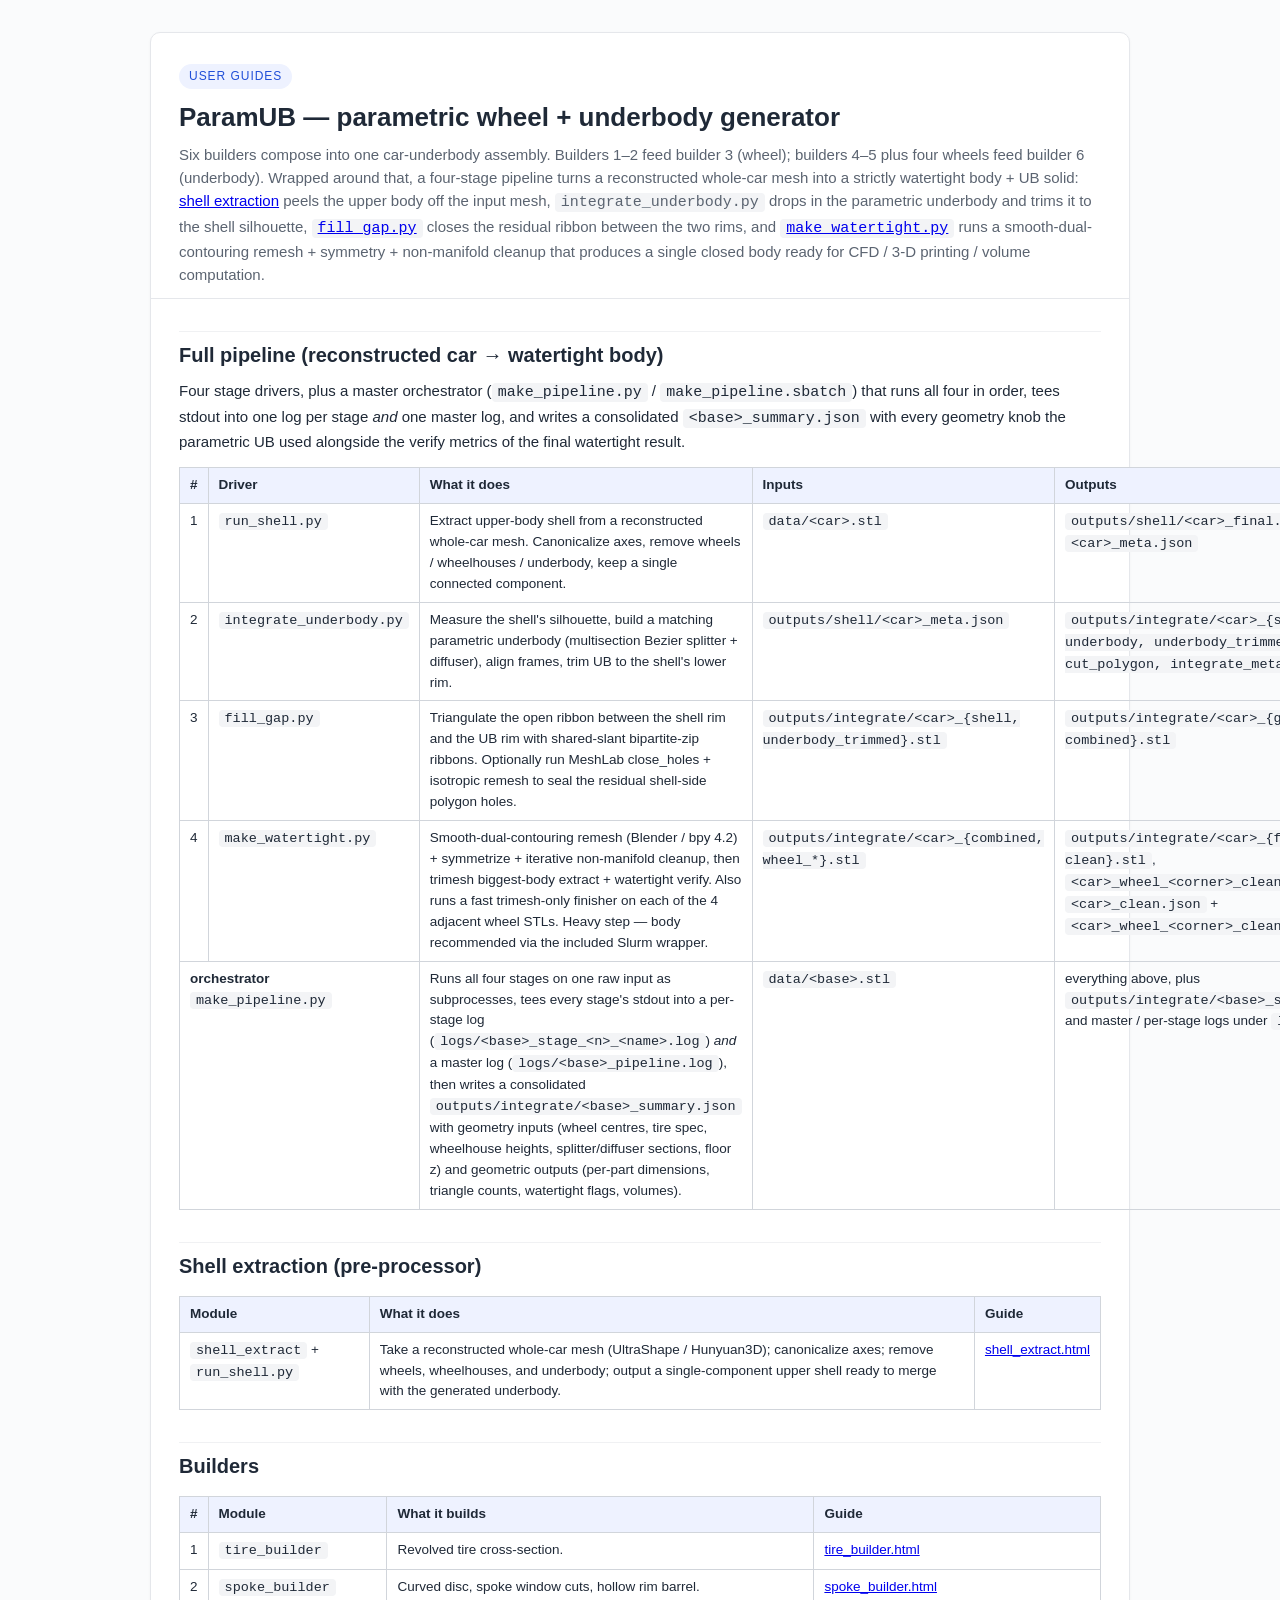
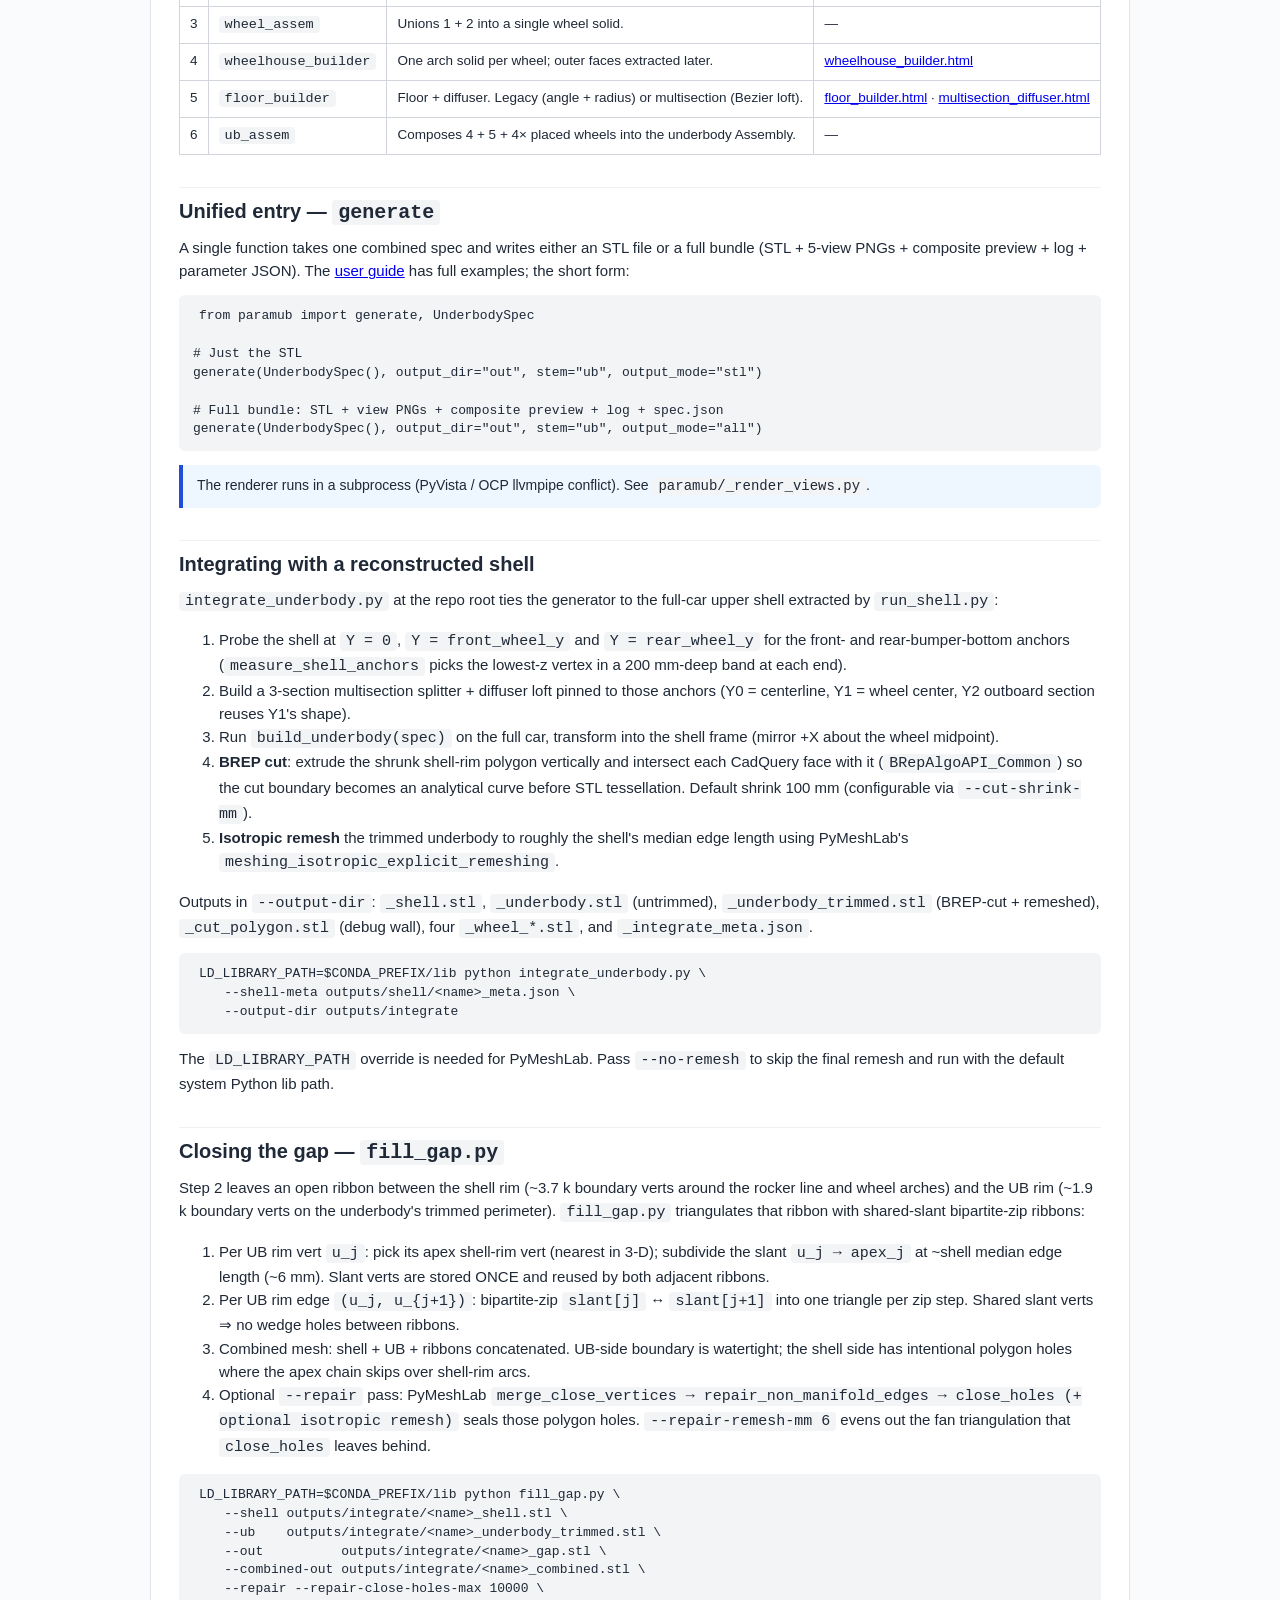
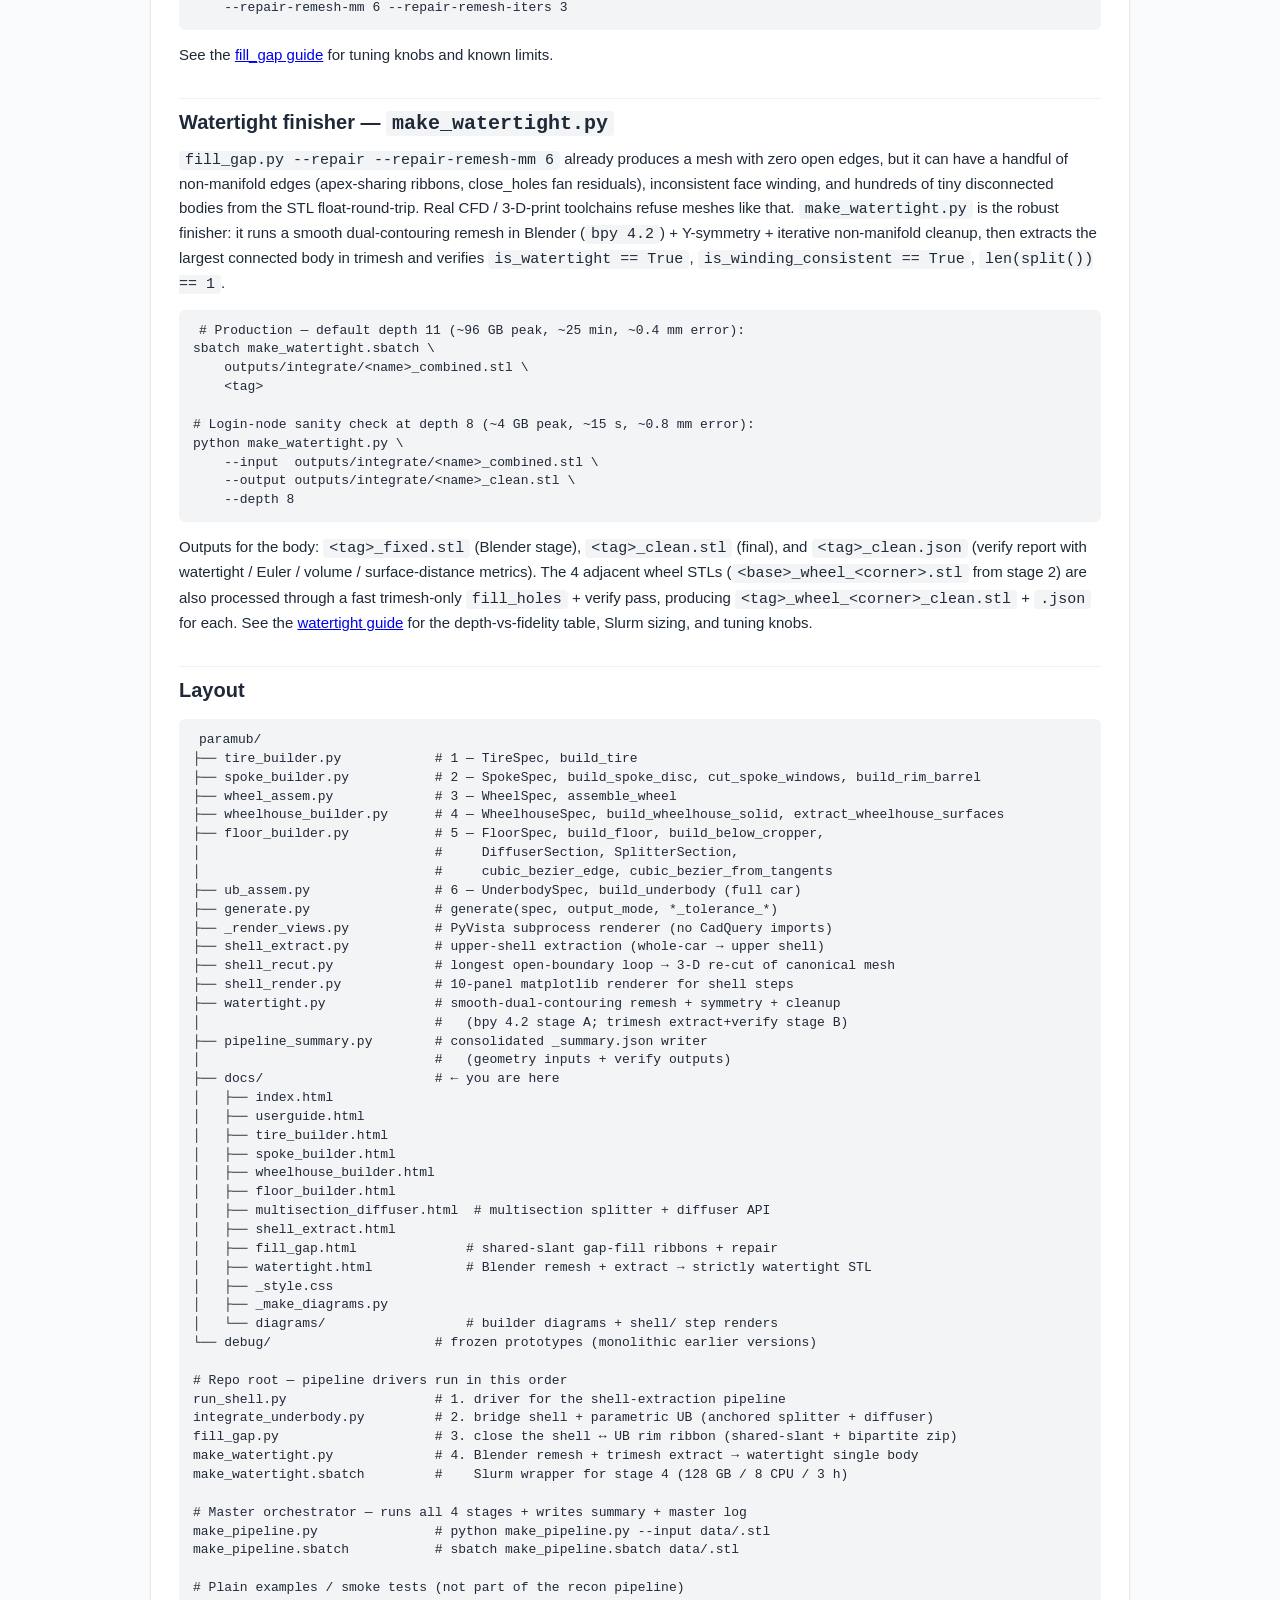
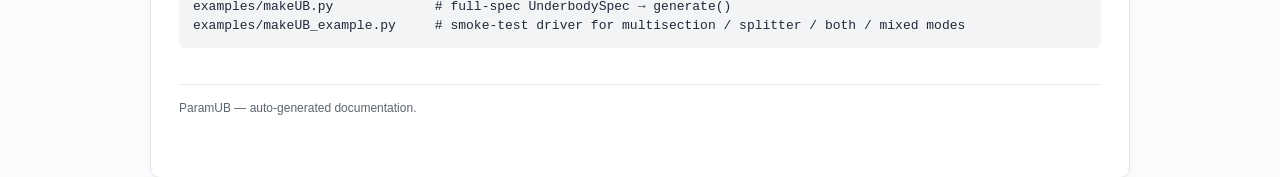
==== commit 8c0e4956: "Stage 4 watertight finisher + pipeline orchestrator + summary End-to-end pipeline now runs all four " ====
--- a/paramub/docs/index.html
+++ b/paramub/docs/index.html
@@ -13,17 +13,31 @@
   <p class="subtitle">
     Six builders compose into one car-underbody assembly. Builders 1–2
     feed builder 3 (wheel); builders 4–5 plus four wheels feed builder 6
-    (underbody). Wrapped around that, a three-stage pipeline turns a
-    reconstructed whole-car mesh into a clean body + UB combination:
-    <a href="shell_extract.html">shell extraction</a> peels the upper
-    body off the input mesh, <code>integrate_underbody.py</code> drops
-    in the parametric underbody and trims it to the shell silhouette,
-    and <a href="fill_gap.html"><code>fill_gap.py</code></a> closes the
-    residual ribbon between the two rims.
+    (underbody). Wrapped around that, a four-stage pipeline turns a
+    reconstructed whole-car mesh into a strictly watertight body + UB
+    solid: <a href="shell_extract.html">shell extraction</a> peels the
+    upper body off the input mesh,
+    <code>integrate_underbody.py</code> drops in the parametric
+    underbody and trims it to the shell silhouette,
+    <a href="fill_gap.html"><code>fill_gap.py</code></a> closes the
+    residual ribbon between the two rims, and
+    <a href="watertight.html"><code>make_watertight.py</code></a> runs a
+    smooth-dual-contouring remesh + symmetry + non-manifold cleanup that
+    produces a single closed body ready for CFD / 3-D printing / volume
+    computation.
   </p>
 </header>
 
 <h2>Full pipeline (reconstructed car → watertight body)</h2>
+<p>
+  Four stage drivers, plus a master orchestrator
+  (<code>make_pipeline.py</code> /
+  <code>make_pipeline.sbatch</code>) that runs all four in order, tees
+  stdout into one log per stage <em>and</em> one master log, and
+  writes a consolidated <code>&lt;base&gt;_summary.json</code> with
+  every geometry knob the parametric UB used alongside the verify
+  metrics of the final watertight result.
+</p>
 <table>
   <thead><tr><th>#</th><th>Driver</th><th>What it does</th><th>Inputs</th><th>Outputs</th><th>Guide</th></tr></thead>
   <tbody>
@@ -51,6 +65,37 @@
         <td><code>outputs/integrate/&lt;car&gt;_{shell, underbody_trimmed}.stl</code></td>
         <td><code>outputs/integrate/&lt;car&gt;_{gap, combined}.stl</code></td>
         <td><a href="fill_gap.html">fill_gap.html</a></td></tr>
+    <tr><td>4</td><td><code>make_watertight.py</code></td>
+        <td>Smooth-dual-contouring remesh (Blender / bpy 4.2) +
+            symmetrize + iterative non-manifold cleanup, then trimesh
+            biggest-body extract + watertight verify. Also runs a fast
+            trimesh-only finisher on each of the 4 adjacent wheel STLs.
+            Heavy step — body recommended via the included Slurm
+            wrapper.</td>
+        <td><code>outputs/integrate/&lt;car&gt;_{combined, wheel_*}.stl</code></td>
+        <td><code>outputs/integrate/&lt;car&gt;_{fixed, clean}.stl</code>,
+            <code>&lt;car&gt;_wheel_&lt;corner&gt;_clean.stl</code> ×4,
+            <code>&lt;car&gt;_clean.json</code> +
+            <code>&lt;car&gt;_wheel_&lt;corner&gt;_clean.json</code> ×4</td>
+        <td><a href="watertight.html">watertight.html</a></td></tr>
+    <tr><td colspan="2"><strong>orchestrator</strong>
+        <code>make_pipeline.py</code></td>
+        <td>Runs all four stages on one raw input as subprocesses,
+            tees every stage's stdout into a per-stage log
+            (<code>logs/&lt;base&gt;_stage_&lt;n&gt;_&lt;name&gt;.log</code>)
+            <em>and</em> a master log
+            (<code>logs/&lt;base&gt;_pipeline.log</code>), then writes
+            a consolidated
+            <code>outputs/integrate/&lt;base&gt;_summary.json</code>
+            with geometry inputs (wheel centres, tire spec, wheelhouse
+            heights, splitter/diffuser sections, floor z) and
+            geometric outputs (per-part dimensions, triangle counts,
+            watertight flags, volumes).</td>
+        <td><code>data/&lt;base&gt;.stl</code></td>
+        <td>everything above, plus
+            <code>outputs/integrate/&lt;base&gt;_summary.json</code>
+            and master / per-stage logs under <code>logs/</code></td>
+        <td><a href="userguide.html#reconstruction-pipeline">userguide</a></td></tr>
   </tbody>
 </table>
 
@@ -196,6 +241,46 @@
 <p>See the <a href="fill_gap.html">fill_gap guide</a> for tuning knobs
 and known limits.</p>
 
+<h2>Watertight finisher — <code>make_watertight.py</code></h2>
+<p>
+  <code>fill_gap.py --repair --repair-remesh-mm 6</code> already produces
+  a mesh with zero open edges, but it can have a handful of
+  non-manifold edges (apex-sharing ribbons, close_holes fan residuals),
+  inconsistent face winding, and hundreds of tiny disconnected bodies
+  from the STL float-round-trip. Real CFD / 3-D-print toolchains refuse
+  meshes like that. <code>make_watertight.py</code> is the robust
+  finisher: it runs a smooth dual-contouring remesh in Blender
+  (<code>bpy 4.2</code>) + Y-symmetry + iterative non-manifold cleanup,
+  then extracts the largest connected body in trimesh and verifies
+  <code>is_watertight == True</code>,
+  <code>is_winding_consistent == True</code>,
+  <code>len(split()) == 1</code>.
+</p>
+<pre><code># Production — default depth 11 (~96 GB peak, ~25 min, ~0.4 mm error):
+sbatch make_watertight.sbatch \
+    outputs/integrate/&lt;name&gt;_combined.stl \
+    &lt;tag&gt;
+
+# Login-node sanity check at depth 8 (~4 GB peak, ~15 s, ~0.8 mm error):
+python make_watertight.py \
+    --input  outputs/integrate/&lt;name&gt;_combined.stl \
+    --output outputs/integrate/&lt;name&gt;_clean.stl \
+    --depth 8
+</code></pre>
+<p>
+  Outputs for the body: <code>&lt;tag&gt;_fixed.stl</code> (Blender
+  stage), <code>&lt;tag&gt;_clean.stl</code> (final), and
+  <code>&lt;tag&gt;_clean.json</code> (verify report with watertight /
+  Euler / volume / surface-distance metrics). The 4 adjacent wheel
+  STLs (<code>&lt;base&gt;_wheel_&lt;corner&gt;.stl</code> from stage
+  2) are also processed through a fast trimesh-only
+  <code>fill_holes</code> + verify pass, producing
+  <code>&lt;tag&gt;_wheel_&lt;corner&gt;_clean.stl</code> +
+  <code>.json</code> for each. See the
+  <a href="watertight.html">watertight guide</a> for the depth-vs-fidelity
+  table, Slurm sizing, and tuning knobs.
+</p>
+
 <h2>Layout</h2>
 <pre><code>paramub/
 ├── tire_builder.py            # 1 — TireSpec, build_tire
@@ -211,6 +296,10 @@
 ├── shell_extract.py           # upper-shell extraction (whole-car → upper shell)
 ├── shell_recut.py             # longest open-boundary loop → 3-D re-cut of canonical mesh
 ├── shell_render.py            # 10-panel matplotlib renderer for shell steps
+├── watertight.py              # smooth-dual-contouring remesh + symmetry + cleanup
+│                              #   (bpy 4.2 stage A; trimesh extract+verify stage B)
+├── pipeline_summary.py        # consolidated <base>_summary.json writer
+│                              #   (geometry inputs + verify outputs)
 ├── docs/                      # ← you are here
 │   ├── index.html
 │   ├── userguide.html
@@ -221,6 +310,7 @@
 │   ├── multisection_diffuser.html  # multisection splitter + diffuser API
 │   ├── shell_extract.html
 │   ├── fill_gap.html              # shared-slant gap-fill ribbons + repair
+│   ├── watertight.html            # Blender remesh + extract → strictly watertight STL
 │   ├── _style.css
 │   ├── _make_diagrams.py
 │   └── diagrams/                  # builder diagrams + shell/ step renders
@@ -230,10 +320,16 @@
 run_shell.py                   # 1. driver for the shell-extraction pipeline
 integrate_underbody.py         # 2. bridge shell + parametric UB (anchored splitter + diffuser)
 fill_gap.py                    # 3. close the shell ↔ UB rim ribbon (shared-slant + bipartite zip)
-
-# Plain examples / smoke tests
-makeUB.py                      # full-spec UnderbodySpec → generate()
-makeUB_example.py              # smoke-test driver for multisection / splitter / both / mixed modes
+make_watertight.py             # 4. Blender remesh + trimesh extract → watertight single body
+make_watertight.sbatch         #    Slurm wrapper for stage 4 (128 GB / 8 CPU / 3 h)
+
+# Master orchestrator — runs all 4 stages + writes summary + master log
+make_pipeline.py               # python make_pipeline.py --input data/<base>.stl
+make_pipeline.sbatch           # sbatch make_pipeline.sbatch data/<base>.stl
+
+# Plain examples / smoke tests (not part of the recon pipeline)
+examples/makeUB.py             # full-spec UnderbodySpec → generate()
+examples/makeUB_example.py     # smoke-test driver for multisection / splitter / both / mixed modes
 </code></pre>
 
 <footer>ParamUB — auto-generated documentation.</footer>
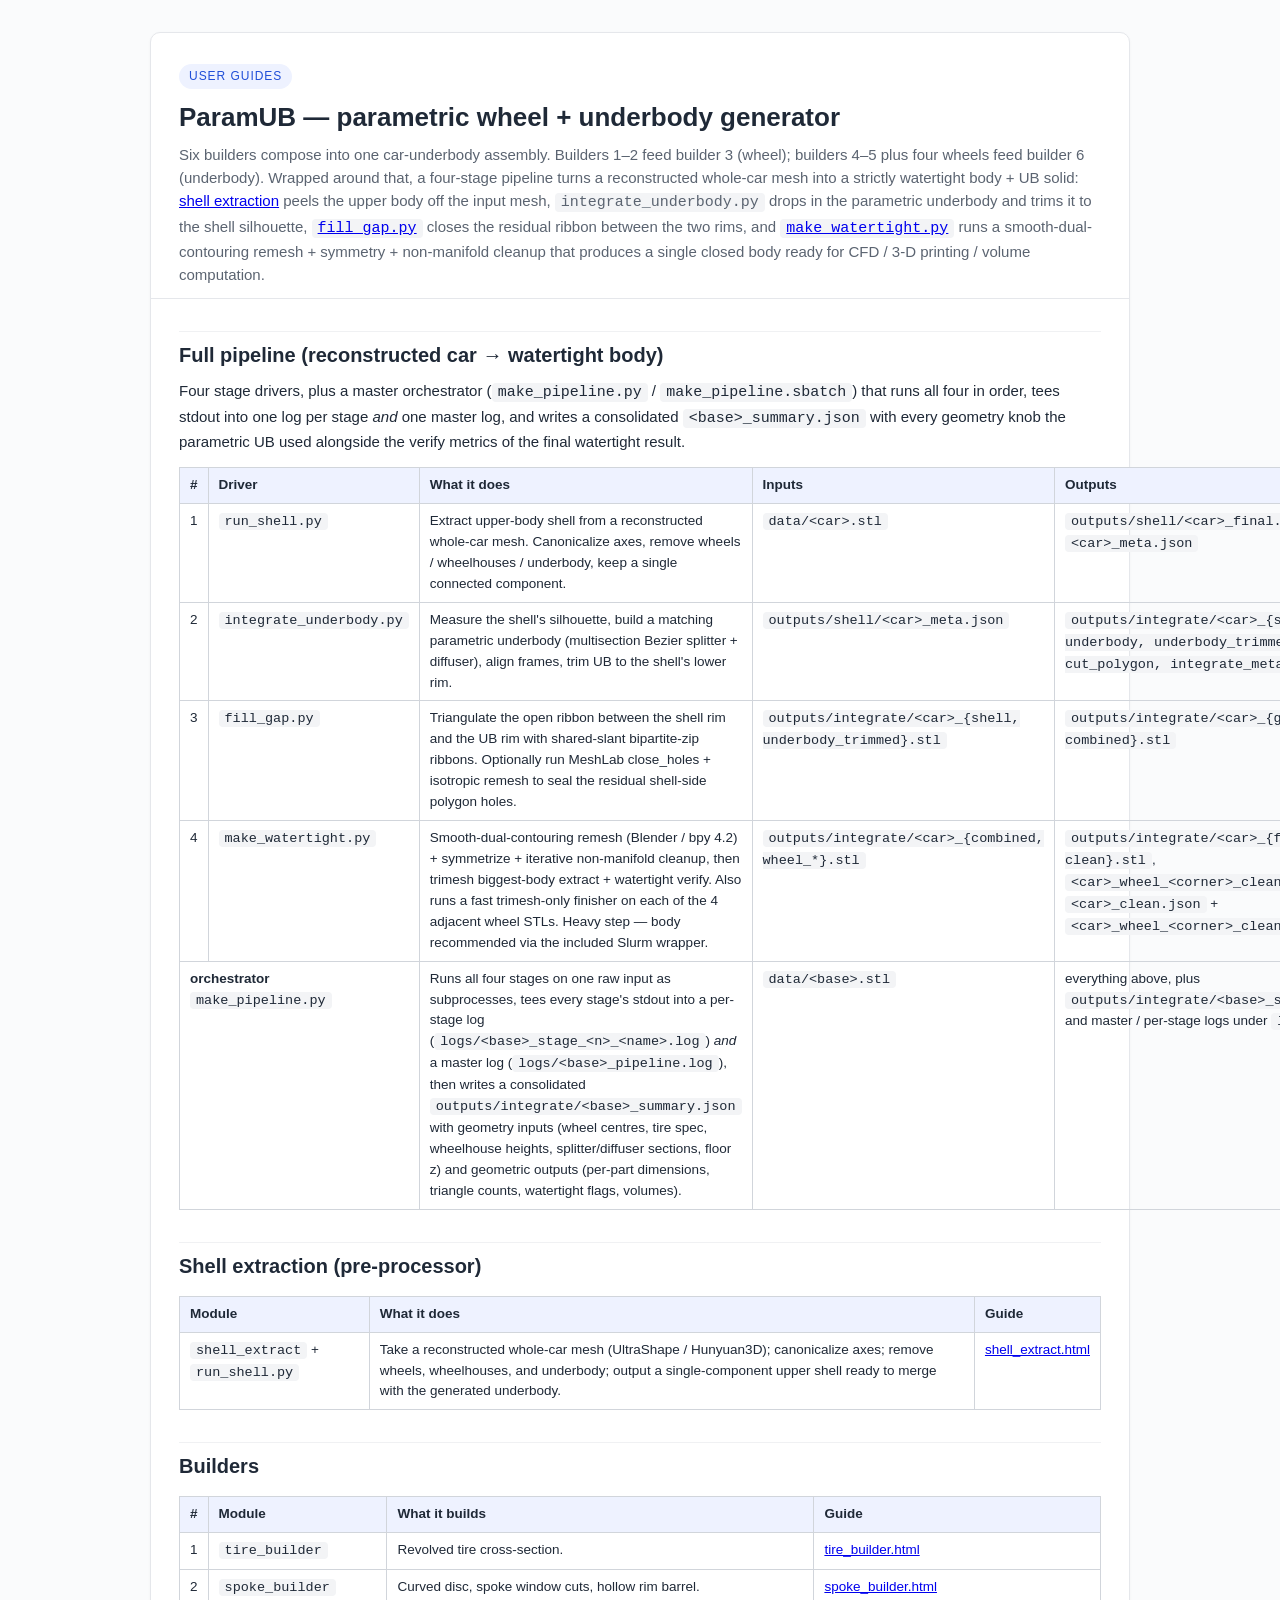
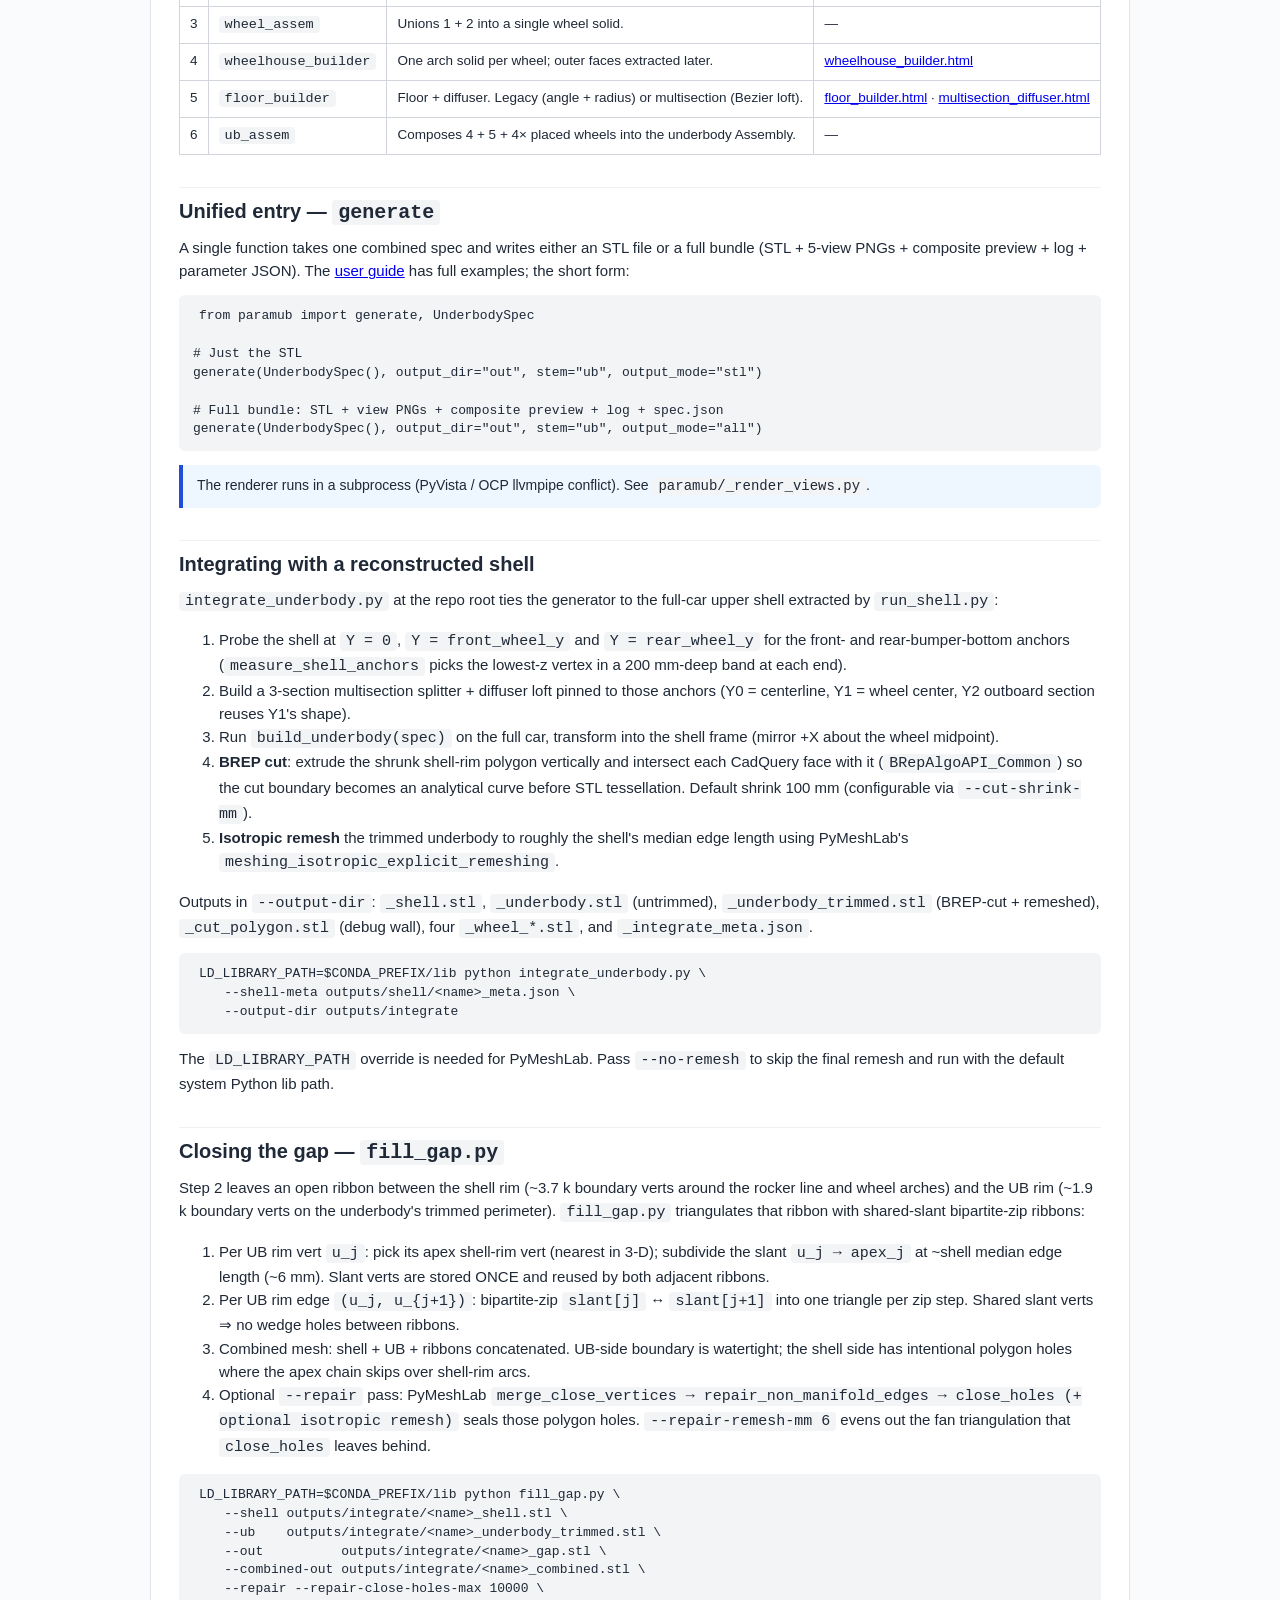
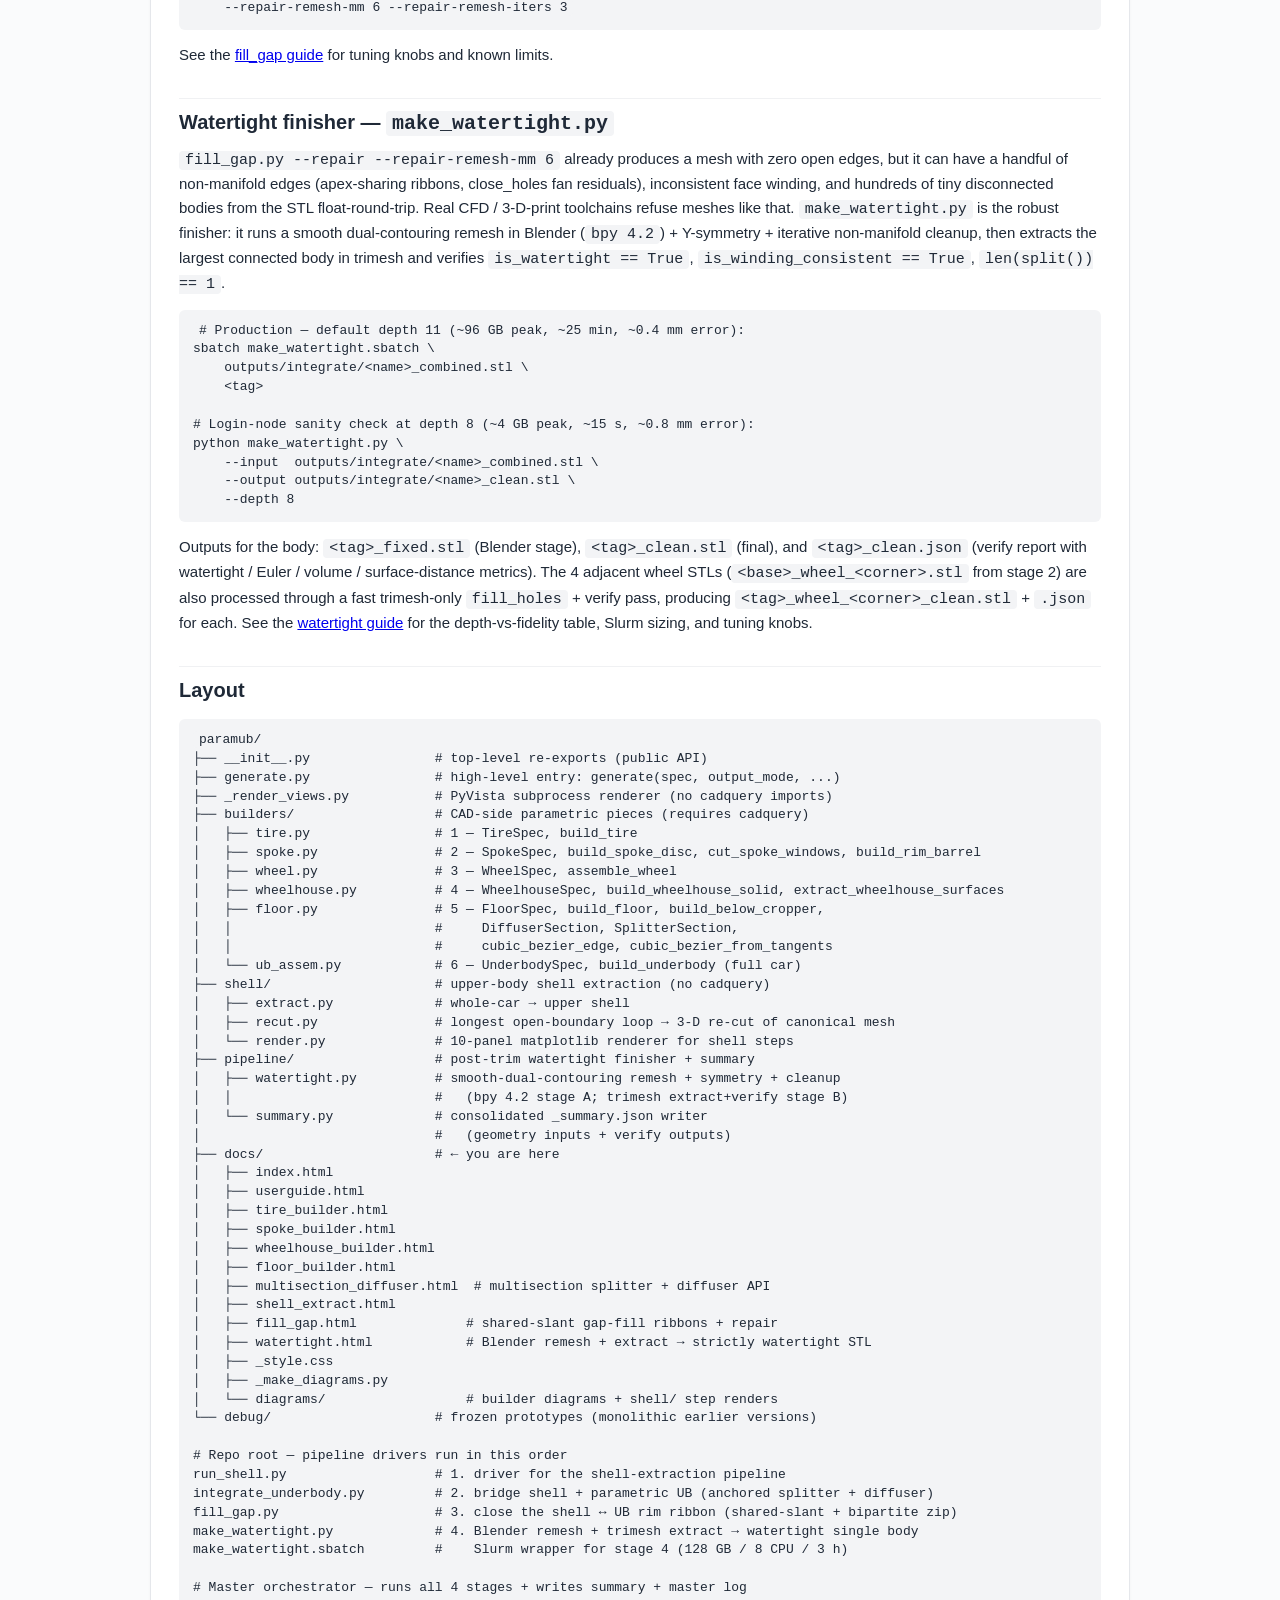
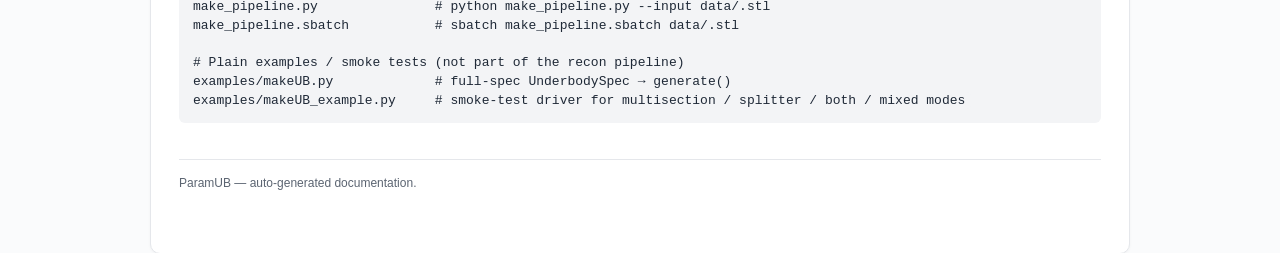
==== commit 80c263a2: "Reorganize paramub/ into subpackages: builders/, shell/, pipeline/ Flatten the 14 paramub/*.py modul" ====
--- a/paramub/docs/index.html
+++ b/paramub/docs/index.html
@@ -283,22 +283,26 @@
 
 <h2>Layout</h2>
 <pre><code>paramub/
-├── tire_builder.py            # 1 — TireSpec, build_tire
-├── spoke_builder.py           # 2 — SpokeSpec, build_spoke_disc, cut_spoke_windows, build_rim_barrel
-├── wheel_assem.py             # 3 — WheelSpec, assemble_wheel
-├── wheelhouse_builder.py      # 4 — WheelhouseSpec, build_wheelhouse_solid, extract_wheelhouse_surfaces
-├── floor_builder.py           # 5 — FloorSpec, build_floor, build_below_cropper,
-│                              #     DiffuserSection, SplitterSection,
-│                              #     cubic_bezier_edge, cubic_bezier_from_tangents
-├── ub_assem.py                # 6 — UnderbodySpec, build_underbody (full car)
-├── generate.py                # generate(spec, output_mode, *_tolerance_*)
-├── _render_views.py           # PyVista subprocess renderer (no CadQuery imports)
-├── shell_extract.py           # upper-shell extraction (whole-car → upper shell)
-├── shell_recut.py             # longest open-boundary loop → 3-D re-cut of canonical mesh
-├── shell_render.py            # 10-panel matplotlib renderer for shell steps
-├── watertight.py              # smooth-dual-contouring remesh + symmetry + cleanup
-│                              #   (bpy 4.2 stage A; trimesh extract+verify stage B)
-├── pipeline_summary.py        # consolidated <base>_summary.json writer
+├── __init__.py                # top-level re-exports (public API)
+├── generate.py                # high-level entry: generate(spec, output_mode, ...)
+├── _render_views.py           # PyVista subprocess renderer (no cadquery imports)
+├── builders/                  # CAD-side parametric pieces (requires cadquery)
+│   ├── tire.py                # 1 — TireSpec, build_tire
+│   ├── spoke.py               # 2 — SpokeSpec, build_spoke_disc, cut_spoke_windows, build_rim_barrel
+│   ├── wheel.py               # 3 — WheelSpec, assemble_wheel
+│   ├── wheelhouse.py          # 4 — WheelhouseSpec, build_wheelhouse_solid, extract_wheelhouse_surfaces
+│   ├── floor.py               # 5 — FloorSpec, build_floor, build_below_cropper,
+│   │                          #     DiffuserSection, SplitterSection,
+│   │                          #     cubic_bezier_edge, cubic_bezier_from_tangents
+│   └── ub_assem.py            # 6 — UnderbodySpec, build_underbody (full car)
+├── shell/                     # upper-body shell extraction (no cadquery)
+│   ├── extract.py             # whole-car → upper shell
+│   ├── recut.py               # longest open-boundary loop → 3-D re-cut of canonical mesh
+│   └── render.py              # 10-panel matplotlib renderer for shell steps
+├── pipeline/                  # post-trim watertight finisher + summary
+│   ├── watertight.py          # smooth-dual-contouring remesh + symmetry + cleanup
+│   │                          #   (bpy 4.2 stage A; trimesh extract+verify stage B)
+│   └── summary.py             # consolidated <base>_summary.json writer
 │                              #   (geometry inputs + verify outputs)
 ├── docs/                      # ← you are here
 │   ├── index.html
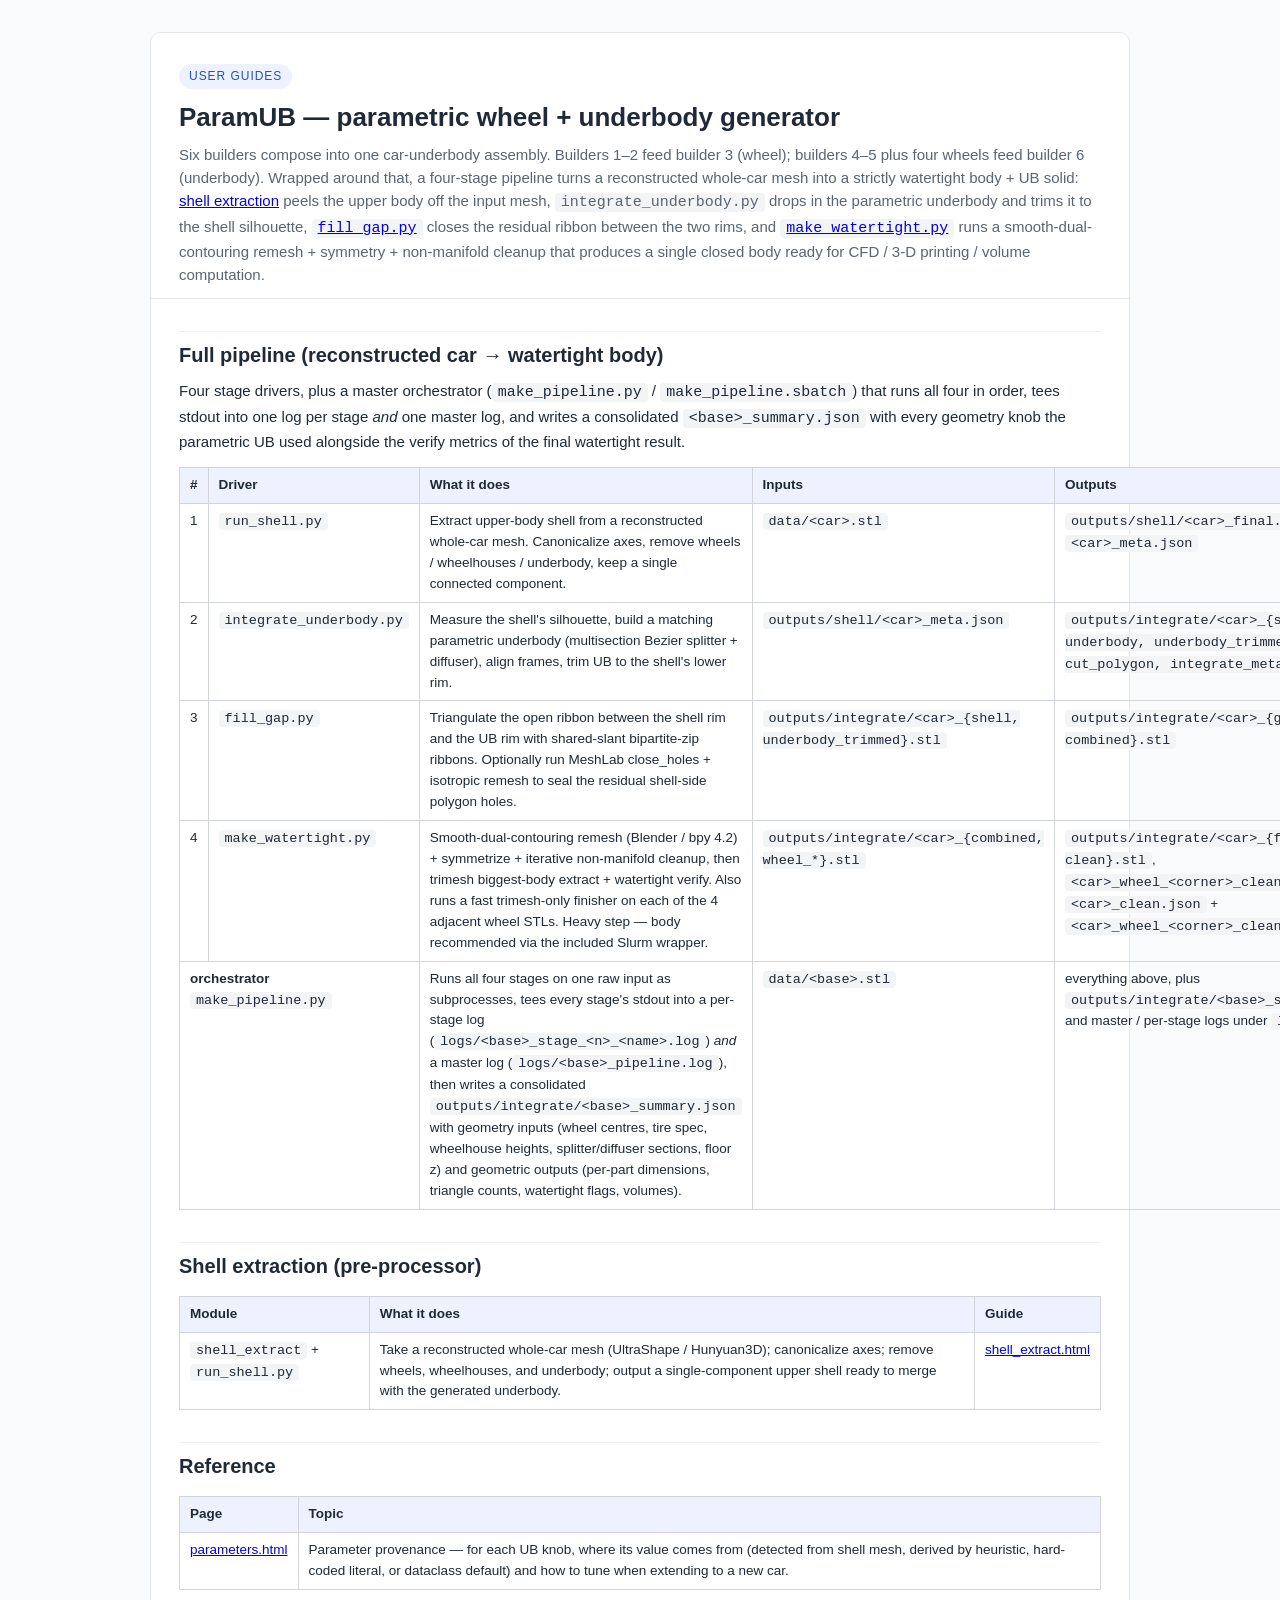
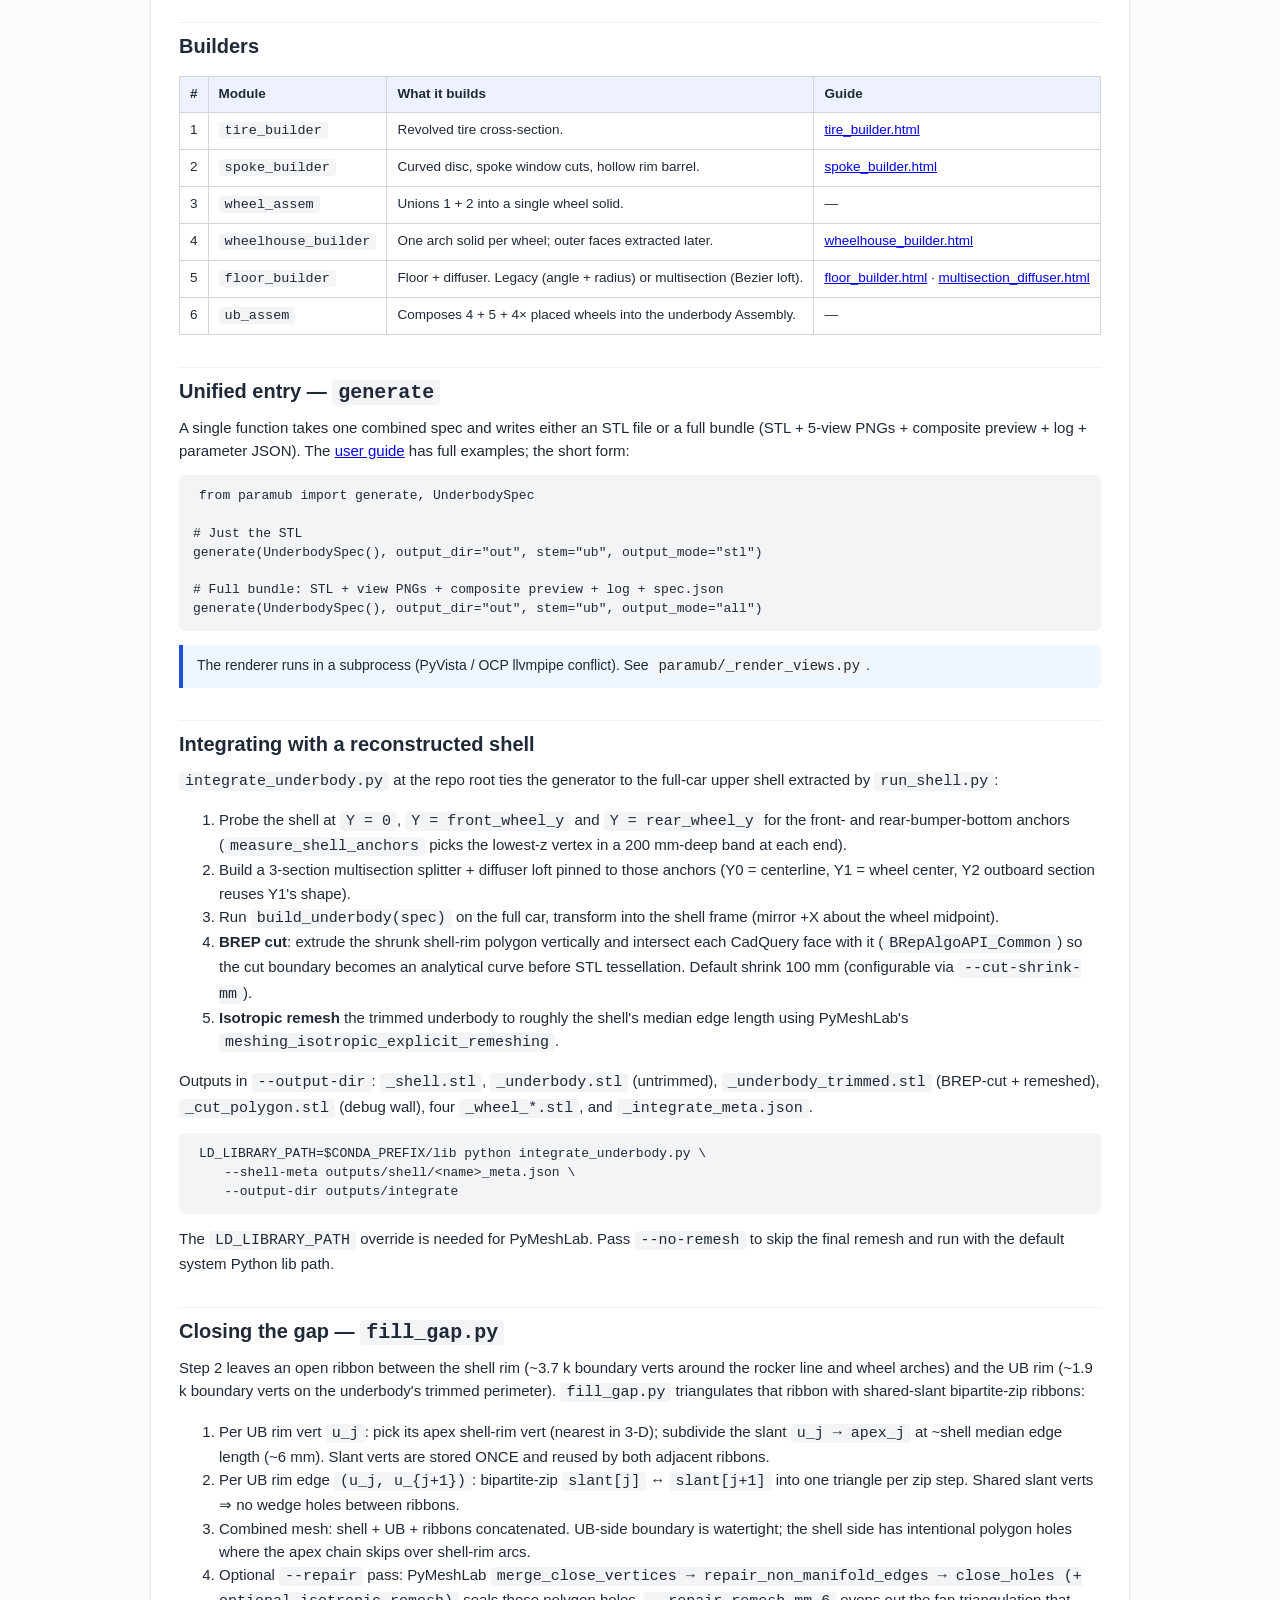
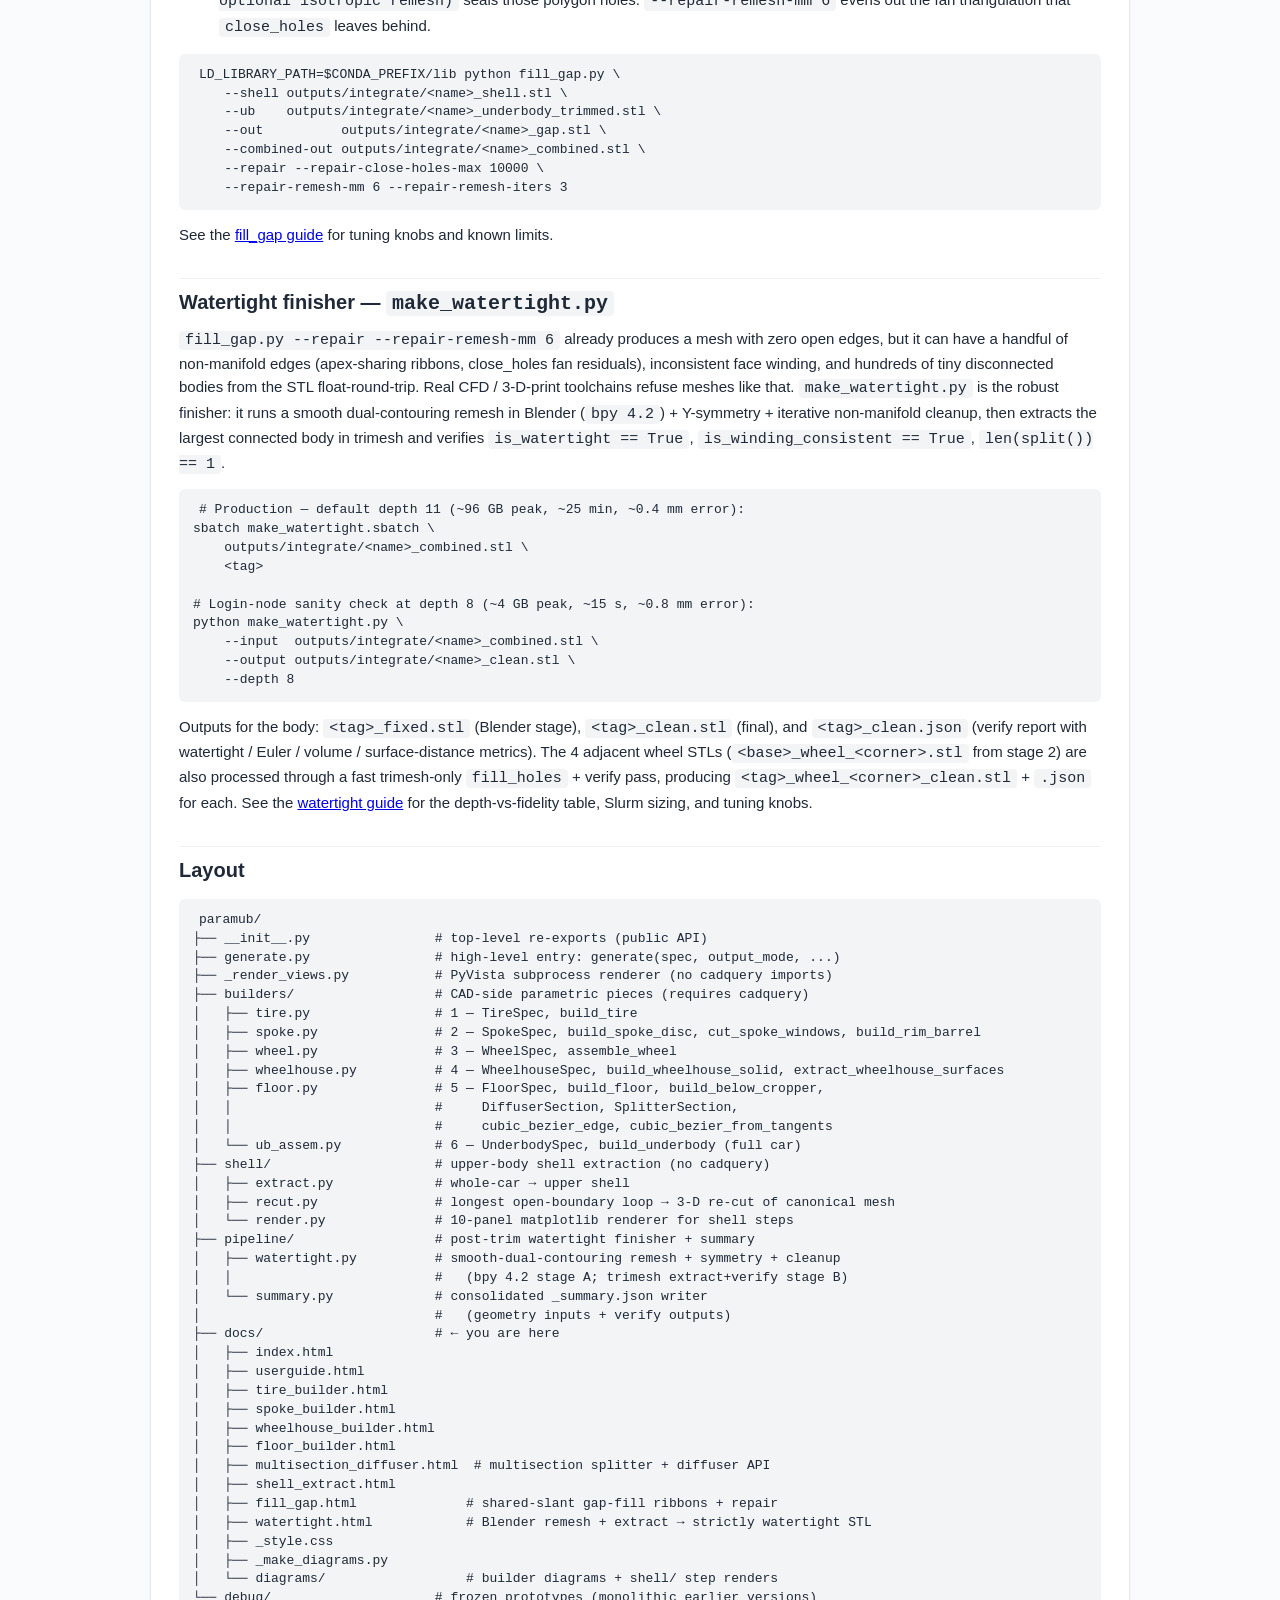
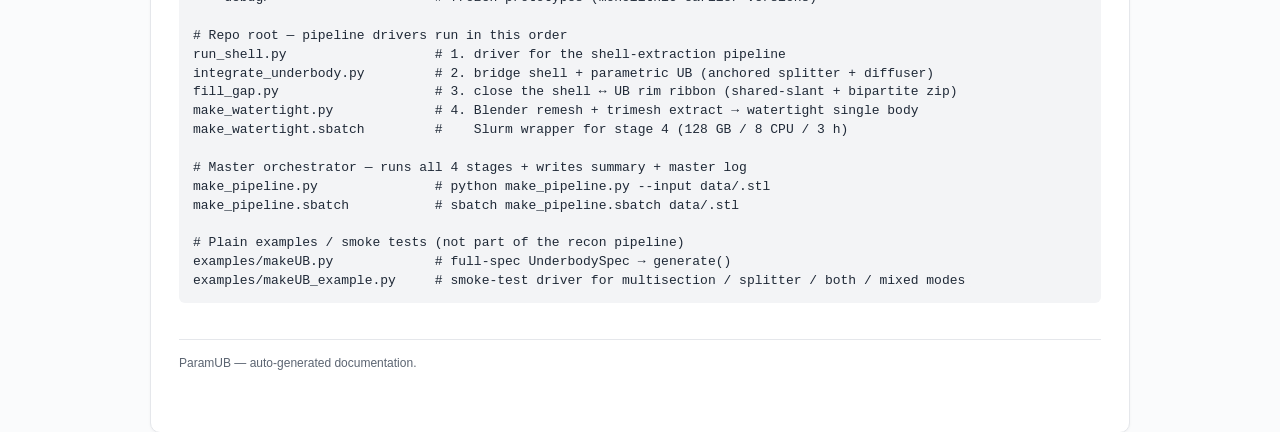
==== commit 40d2d58e: "Per-car output bundles (outputs/<base>/) + parameter provenance doc Output layout reorganised so eac" ====
--- a/paramub/docs/index.html
+++ b/paramub/docs/index.html
@@ -112,6 +112,18 @@
   </tbody>
 </table>
 
+<h2>Reference</h2>
+<table>
+  <thead><tr><th>Page</th><th>Topic</th></tr></thead>
+  <tbody>
+    <tr><td><a href="parameters.html">parameters.html</a></td>
+        <td>Parameter provenance — for each UB knob, where its value
+            comes from (detected from shell mesh, derived by heuristic,
+            hard-coded literal, or dataclass default) and how to tune
+            when extending to a new car.</td></tr>
+  </tbody>
+</table>
+
 <h2>Builders</h2>
 <table>
   <thead><tr><th>#</th><th>Module</th><th>What it builds</th><th>Guide</th></tr></thead>
